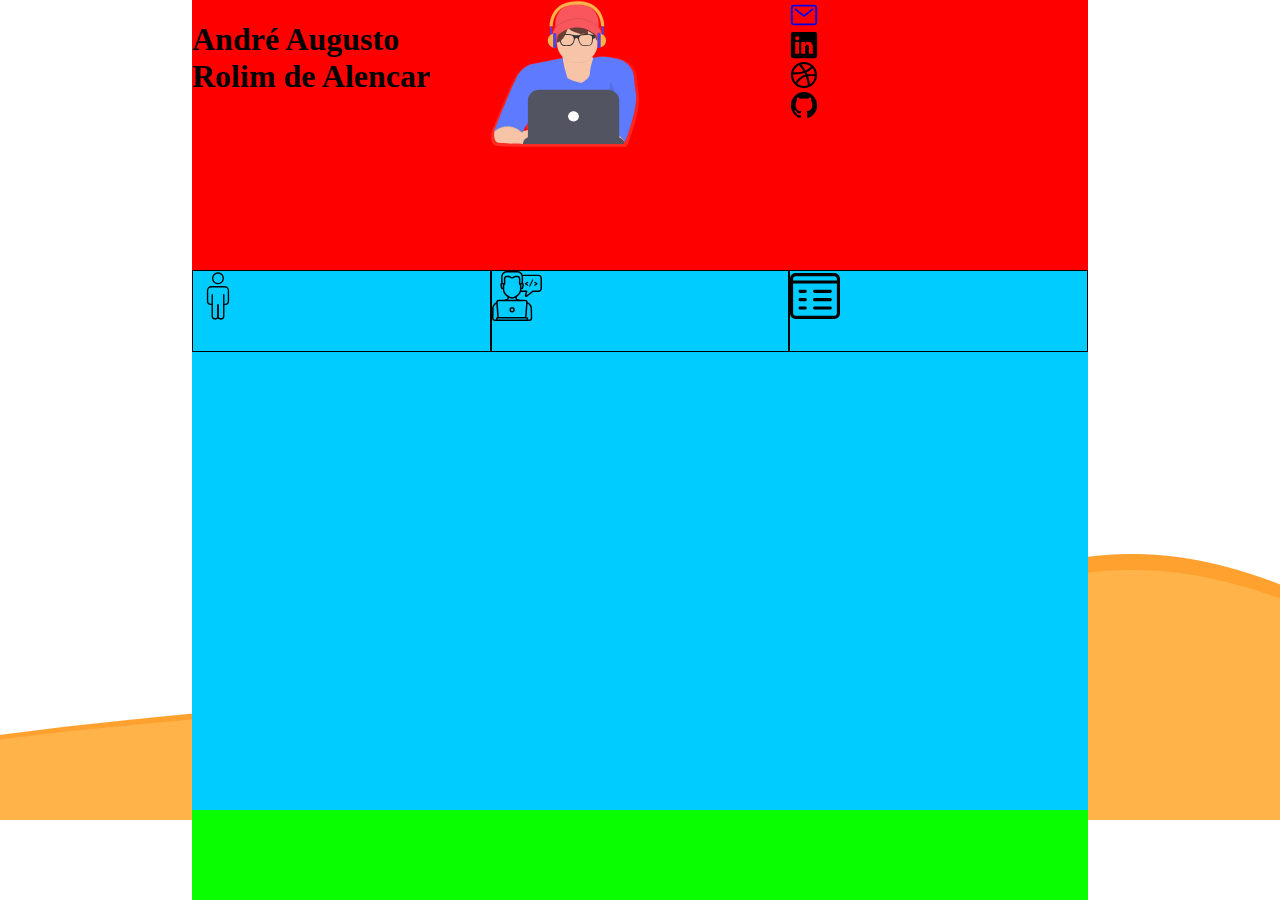
==== index.html @ c47fd229 "colanco icones nos botões do meio" ====
<!DOCTYPE html>
<html lang="pt-br">
<head>
    <meta charset="UTF-8">
    <meta http-equiv="X-UA-Compatible" content="IE=edge">
    <meta name="viewport" content="width=device-width, initial-scale=1.0">
    <link rel="stylesheet" href="./css/style.css">
    <title>André Alencar</title>
</head>
<body>
    <div class="container">
        <header>
            <div class="nome">
                <h1>André Augusto Rolim de Alencar</h1>
            </div>
            <div class="imagem_index">
                <svg width="149" height="147" viewBox="0 0 149 147" fill="none" xmlns="http://www.w3.org/2000/svg">
                    <path d="M147.646 93.1327C146.689 88.0613 146.103 82.9329 145.89 77.7842C145.701 73.5441 144.14 69.4633 141.42 66.1015C138.701 62.7398 134.956 60.2615 130.699 59.0067C129.148 58.552 127.44 58.1271 125.553 57.7455C109.016 54.4002 103.992 57.3205 103.421 57.7049C102.938 56.8674 102.517 55.9982 102.162 55.1039C102.134 55.0119 102.108 54.9199 102.08 54.8333C105.353 51.5088 107.347 47.2263 107.737 42.6839C110.496 40.0207 112.108 36.8054 112.108 33.3438C112.108 30.3667 110.914 27.5736 108.826 25.1567V20.4529C108.826 15.0284 106.563 9.82617 102.536 5.99051C98.5094 2.15485 93.0477 0 87.3527 0H85.6108C82.791 0 79.9987 0.52903 77.3935 1.55688C74.7882 2.58474 72.4211 4.09128 70.4271 5.99051C68.4332 7.88973 66.8515 10.1444 65.7724 12.6259C64.6932 15.1074 64.1378 17.767 64.1378 20.4529V25.5221C62.2425 27.8524 61.1685 30.5129 61.1685 33.3384C61.1685 36.7269 62.7142 39.8773 65.3682 42.508C65.7308 47.2167 67.8163 51.6551 71.2614 55.0498C71.3779 55.8184 71.4972 56.6439 71.6137 57.5154L42.034 63.467C42.034 63.467 30.6283 63.9135 23.2802 78.3526C17.0659 90.5832 4.6998 122.005 1.03714 131.359C0.375073 133.053 0 134.025 0 134.025C0 134.025 0.122189 133.909 0.352349 133.708L0 134.62C0 134.62 0.179018 134.447 0.519995 134.163C0.00284632 138.077 -0.0710364 144.797 5.31072 145.633C9.82298 146.334 21.4503 146.624 30.2333 146.74H30.8414C36.6636 146.813 41.0934 146.813 41.0934 146.813V146.74H135.555V145.817C135.557 144.98 135.38 144.151 135.035 143.381L135.166 143.23C135.672 143.865 136.008 144.608 136.146 145.395C136.136 145.471 136.12 145.547 136.101 145.622L136.158 145.484C136.18 145.73 136.161 145.978 136.101 146.218C136.101 146.218 148.22 116.476 148.089 98.7162C148.124 96.8459 147.976 94.9767 147.646 93.1327ZM72.1053 61.5345C71.9488 60.6861 71.8482 59.8292 71.8041 58.9688C71.8041 58.9688 71.8041 58.9526 71.8041 58.9444C71.9092 59.7807 72.0115 60.6468 72.1053 61.5345ZM35.3878 125.418V132.507L30.7277 133.457L35.3878 125.418Z" fill="url(#paint0_linear)"/>
                    <path d="M86.0028 2.86072C91.6978 2.86072 97.1596 5.01557 101.187 8.85123C105.214 12.6869 107.476 17.8892 107.476 23.3136V32.0393H64.5298V23.3136C64.5298 17.8892 66.7921 12.6869 70.8191 8.85123C74.8461 5.01557 80.3078 2.86072 86.0028 2.86072Z" fill="#FA565E"/>
                    <path d="M86.1537 50.9197C99.6717 50.9197 110.63 43.7474 110.63 34.9C110.63 26.0526 99.6717 18.8804 86.1537 18.8804C72.6357 18.8804 61.6772 26.0526 61.6772 34.9C61.6772 43.7474 72.6357 50.9197 86.1537 50.9197Z" fill="#FA565E"/>
                    <path d="M70.4631 50.4191C70.4631 50.4191 75.5778 75.879 70.4631 82.7453C65.3484 89.6116 86.0912 92.329 86.0912 92.329L107.561 84.8915L110.565 66.5822C110.565 66.5822 97.4941 59.5724 100.202 45.4121L70.4631 50.4191Z" fill="#F7C4A7"/>
                    <path d="M133.834 136.241C133.834 136.241 135.186 141.82 127.827 142.821C123.481 143.43 119.062 143.38 114.733 142.672L113.111 128.661H130.231L133.834 136.241Z" fill="#F7C4A7"/>
                    <path d="M3.88166 129.102C3.88166 129.102 0.631006 141.684 7.99043 142.821C15.3499 143.958 42.3723 143.966 42.3723 143.966V129.08L30.1369 131.57L18.6517 121.08L3.88166 129.102Z" fill="#F7C4A7"/>
                    <path opacity="0.1" d="M72.0426 58.644L43.284 64.4359C43.284 64.4359 32.3216 64.8662 25.2633 78.7396C18.2051 92.6131 2.88672 132.236 2.88672 132.236C2.88672 132.236 15.9575 119.648 31.2702 133.094L41.4825 115.502L39.2292 143.395H118.359V130.233C118.359 130.233 134.876 138.672 133.677 143.392C133.677 143.392 147.813 108.7 144.759 92.9351C143.839 88.0614 143.275 83.1328 143.071 78.1848C142.891 74.1096 141.39 70.1875 138.776 66.9568C136.162 63.726 132.563 61.3451 128.471 60.1407C126.983 59.7049 125.346 59.2963 123.527 58.9309C106.558 55.4991 102.216 58.9309 102.216 58.9309C102.216 58.9309 98.9286 69.1181 98.9883 73.7353C99.0622 79.6707 90.1286 83.6059 90.1286 83.6059C90.1286 83.6059 76.9129 80.6017 76.3133 78.1713C75.7138 75.7408 70.9855 61.5048 72.0426 58.644Z" fill="black"/>
                    <path d="M72.043 58.073L43.2844 63.8648C43.2844 63.8648 32.322 64.2952 25.2638 78.1686C18.2055 92.042 2.88428 131.67 2.88428 131.67C2.88428 131.67 15.9551 119.082 31.2678 132.528L41.4801 114.936L39.2268 142.821H118.359V129.662C118.359 129.662 134.877 138.101 133.677 142.821C133.677 142.821 147.814 108.129 144.759 92.3641C143.84 87.4903 143.276 82.5617 143.071 77.6137C142.891 73.5386 141.391 69.6164 138.777 66.3857C136.163 63.155 132.563 60.774 128.472 59.5696C126.983 59.1339 125.346 58.7252 123.528 58.3598C106.558 54.928 102.217 58.3598 102.217 58.3598C102.217 58.3598 98.929 68.547 98.9887 73.1643C99.0626 79.0996 90.129 83.0348 90.129 83.0348C90.129 83.0348 76.9133 80.0306 76.3137 77.6002C75.7142 75.1698 70.986 60.9337 72.043 58.073Z" fill="#5E7AFE"/>
                    <path opacity="0.1" d="M101.429 56.8577C100.221 53.6001 99.9506 50.0939 100.645 46.703L70.9062 51.7073C70.9062 51.7073 71.3353 53.8481 71.8212 57.0553C73.7427 58.9544 76.0497 60.4615 78.6018 61.4848C81.154 62.5081 83.898 63.0262 86.667 63.0078C89.436 62.9893 92.1721 62.4345 94.7089 61.3773C97.2458 60.32 99.5303 58.7823 101.424 56.8577H101.429Z" fill="black"/>
                    <path d="M106.841 43.4529C106.817 48.557 104.689 53.4479 100.914 57.071C97.14 60.6941 92.0218 62.7592 86.6635 62.821C81.3051 62.8828 76.136 60.9363 72.2705 57.4013C68.4051 53.8663 66.153 49.0259 66 43.9239C66 43.7669 66 43.6099 66 43.4529C65.9991 39.8105 67.0716 36.241 69.0955 33.1506C71.1194 30.0601 74.0135 27.5728 77.4483 25.9718C78.0602 25.6867 78.6891 25.4305 79.335 25.2032C82.6948 24.0268 86.3187 23.7058 89.8485 24.2721C94.3724 25.0059 98.5046 27.1705 101.578 30.4165C104.651 33.6625 106.486 37.8003 106.787 42.1619C106.823 42.5896 106.841 43.0199 106.841 43.4529Z" fill="#F7C4A7"/>
                    <g opacity="0.1">
                    <path opacity="0.1" d="M78.9648 24.4747L78.9933 24.4585C78.3473 24.6858 77.7184 24.9421 77.1065 25.2271C73.6717 26.8282 70.7776 29.3155 68.7537 32.4059C66.7298 35.4964 65.6573 39.0659 65.6582 42.7083C65.6582 42.8653 65.6582 43.0223 65.6582 43.1792C66.2932 43.1629 66.9175 43.02 67.4909 42.7597C72.4692 40.5458 75.4471 33.7742 76.6291 29.0514C77.0554 27.3598 77.456 25.4545 78.9648 24.4747Z" fill="black"/>
                    <path opacity="0.1" d="M94.5959 25.0187C92.9794 24.3114 91.2722 23.81 89.5182 23.5275C90.9566 23.8427 92.2412 24.6114 93.1638 25.7089C93.6159 26.2946 93.9909 26.9308 94.2805 27.6034C91.5625 26.4715 88.6188 25.9155 85.6531 25.9739C82.6873 26.0323 79.7703 26.7038 77.1038 27.9417C78.3853 30.6184 82.3605 32.0772 85.0144 33.0543C87.9203 34.1224 90.8565 35.0995 93.823 35.9854L91.1975 33.9555L97.1276 34.8541C97.1915 33.73 97.0511 32.6038 96.7128 31.5251C97.8494 32.3966 99.3554 32.6889 100.589 33.4196C102.899 34.8081 103.862 37.4794 105.121 39.7934C105.453 40.4051 105.845 41.0303 106.445 41.4173C106.202 37.9211 104.974 34.5521 102.888 31.6659C100.803 28.7796 97.9378 26.4831 94.5959 25.0187Z" fill="black"/>
                    </g>
                    <path fill-rule="evenodd" clip-rule="evenodd" d="M83.8104 39.1272C83.5016 41.2436 82.4949 43.6292 80.9671 44.9263C79.7491 45.9605 78.1563 45.9467 76.6745 45.9338H76.6745H76.6744H76.6744H76.6743C76.5118 45.9324 76.3505 45.931 76.1913 45.931C75.8149 45.931 75.4348 45.9446 75.0568 45.9582C73.5442 46.0123 72.0648 46.0653 70.9922 45.2403C69.5981 44.1679 68.8764 41.6847 68.8764 39.6515C68.9231 39.4115 68.602 39.0964 68.2866 38.787L68.2718 38.7724C68.1379 38.641 67.9146 38.6337 67.695 38.6266C67.5 38.6203 67.3079 38.6141 67.1836 38.5212C67.0845 38.4471 67.0372 38.3319 67.0185 38.2072H67.0022V35.4995C66.9994 35.4808 66.9992 35.4625 67.0022 35.4448V35.4442H67.0023C67.0397 35.2378 73.9113 34 76.01 34C78.0489 34 81.195 34.4414 82.9521 35.0855C85.0166 35.4165 86.3858 35.4222 88.2821 35.0675L88.2799 35.0803C90.1635 34.3005 92.8629 34 94.8713 34C96.3897 34 98.6794 34.1573 100.554 34.569C100.605 34.5803 100.656 34.5918 100.707 34.6034L103.557 35.1138C103.813 35.1597 104 35.3828 104 35.6433V36.882C104 36.9711 103.992 37.0582 103.977 37.1429C104.023 37.564 103.961 37.9857 103.698 38.2701C103.635 38.3378 103.529 38.3733 103.399 38.3901L103.396 38.3957C103.312 38.409 103.232 38.4202 103.155 38.431L103.155 38.431C102.551 38.5156 102.154 38.5712 101.928 39.4063C101.926 39.4669 101.923 39.5277 101.92 39.5887C101.823 41.5064 101.412 43.6378 100.191 44.8007C98.9385 45.9939 96.6929 45.9939 94.9059 45.9938H94.8713C94.7029 45.9938 94.5322 45.9953 94.36 45.9969H94.3599H94.3598H94.3597H94.3596C92.8608 46.0102 91.246 46.0245 90.035 45.0519C88.4869 43.8086 87.3884 41.2121 87.0922 39.0541C86.0181 37.7856 84.9688 37.7853 83.8104 39.1272ZM71.3549 44.3612C70.0555 43.0904 69.9041 40.4015 69.9041 38.6468C69.9041 35.4079 72.8918 35.0675 76.01 35.0675C79.1281 35.0675 82.7808 35.4079 82.7808 38.6468C82.7808 40.4015 82.0223 42.8392 80.5439 44.11C79.2935 45.1849 77.4388 45.2403 76.01 45.2403C75.8269 45.2403 75.6323 45.2435 75.4299 45.2468C74.0529 45.2696 72.3132 45.2983 71.3549 44.3612ZM90.6395 44.4868C89.4909 43.9216 88.1609 41.0511 88.1609 39.5887C88.1609 39.2916 88.1403 39.0189 88.1209 38.7617C88.0564 37.9067 88.0049 37.2233 88.7654 36.3862C90.0207 35.0045 93.0707 35.0047 94.6594 35.0047L94.69 35.0047L94.8013 35.0047C96.268 35.0041 99.0389 35.003 100.191 35.8211C101.111 36.4742 101.059 37.5893 101.004 38.7501V38.7502V38.7503V38.7503V38.7504C100.99 39.0292 100.977 39.3105 100.977 39.5887C100.977 41.1252 100.735 43.41 99.4659 44.4868C98.4517 45.3471 96.6871 45.3244 95.3673 45.3075C95.1933 45.3052 95.027 45.3031 94.8713 45.3031C93.4623 45.3031 91.8594 45.2048 90.6395 44.4868Z" fill="#333335"/>
                    <path d="M78.9648 24.0336L78.9933 24.0173C78.3473 24.2447 77.7184 24.5009 77.1065 24.786C73.6717 26.387 70.7776 28.8743 68.7537 31.9647C66.7298 35.0552 65.6573 38.6247 65.6582 42.2671C65.6582 42.4241 65.6582 42.5811 65.6582 42.7381C66.2932 42.7217 66.9175 42.5788 67.4909 42.3185C72.4692 40.1046 75.4471 33.333 76.6291 28.6102C77.0554 26.9295 77.456 25.016 78.9648 24.0336Z" fill="#693E35"/>
                    <path d="M94.5956 24.5803C92.9792 23.8729 91.2719 23.3715 89.5179 23.089C90.9564 23.4043 92.241 24.1729 93.1635 25.2704C93.6157 25.8561 93.9907 26.4923 94.2802 27.1649C91.5623 26.033 88.6186 25.477 85.6528 25.5354C82.6871 25.5939 79.77 26.2653 77.1035 27.5033C78.385 30.18 82.3603 31.6388 85.0142 32.6158C87.9201 33.684 90.8563 34.661 93.8228 35.5469L91.1972 33.5171L97.1274 34.4156C97.1912 33.2915 97.0509 32.1653 96.7125 31.0866C97.8491 31.9581 99.3551 32.2504 100.588 32.9812C102.898 34.3696 103.862 37.0409 105.12 39.3549C105.453 39.9666 105.845 40.5918 106.445 40.9788C106.202 37.4827 104.973 34.1137 102.888 31.2274C100.802 28.3411 97.9375 26.0446 94.5956 24.5803Z" fill="#693E35"/>
                    <path opacity="0.1" d="M63.3281 39.0599C63.3281 39.0599 84.3551 14.1603 108.681 39.0599L106.578 33.4819C106.578 33.4819 95.164 17.6057 87.0573 21.0321C78.9506 24.4585 70.9887 26.897 70.9887 26.897L63.3281 39.0599Z" fill="black"/>
                    <path d="M63.3281 38.6188C63.3281 38.6188 84.3551 13.7192 108.681 38.6188L106.578 33.0407C106.578 33.0407 95.164 17.1645 87.0573 20.5909C78.9506 24.0173 70.9887 26.4559 70.9887 26.4559L63.3281 38.6188Z" fill="#FA565E"/>
                    <path opacity="0.1" d="M46.0573 92.2585C46.0573 92.2585 41.5536 103.702 47.8588 114C54.164 124.298 42.3037 128.59 42.3037 128.59" fill="black"/>
                    <path opacity="0.1" d="M119.041 81.9603C119.041 81.9603 126.849 91.4005 121.743 99.8393C116.637 108.278 116.938 128.59 116.938 128.59" fill="black"/>
                    <path d="M39.1498 137.029H125.948C127.86 137.029 129.694 137.752 131.046 139.04C132.398 140.328 133.157 142.074 133.157 143.895H31.9438C31.9438 142.075 32.703 140.329 34.0543 139.041C35.4056 137.754 37.2384 137.03 39.1498 137.029Z" fill="#535461"/>
                    <path d="M47.9812 89.8253H117.12C118.575 89.8253 120.016 90.0983 121.361 90.6288C122.705 91.1592 123.927 91.9367 124.956 92.9169C125.985 93.897 126.801 95.0606 127.358 96.3413C127.915 97.6219 128.202 98.9945 128.202 100.381V138.601H36.8994V100.381C36.8994 97.5812 38.067 94.8964 40.1452 92.9169C42.2234 90.9374 45.0421 89.8253 47.9812 89.8253Z" fill="#535461"/>
                    <path d="M82.4737 121.51C85.4601 121.51 87.8811 119.204 87.8811 116.36C87.8811 113.515 85.4601 111.209 82.4737 111.209C79.4874 111.209 77.0664 113.515 77.0664 116.36C77.0664 119.204 79.4874 121.51 82.4737 121.51Z" fill="white"/>
                    <path opacity="0.1" d="M64.5298 27.3896C64.5298 27.3896 85.193 7.71889 107.479 27.0296" stroke="black" stroke-miterlimit="10"/>
                    <path d="M112.699 26.1365H110.625V37.3386H112.699V26.1365Z" fill="#5741D9"/>
                    <path d="M107.857 33.3844C109.753 33.3844 111.571 34.1018 112.912 35.3789C114.253 36.6559 115.006 38.3879 115.006 40.1939V40.6323C115.006 42.4383 114.253 44.1704 112.912 45.4474C111.571 46.7244 109.753 47.4418 107.857 47.4418V33.3844Z" fill="#FFB348"/>
                    <path d="M109.701 34.264C109.701 33.415 108.978 32.7267 108.087 32.7267C107.196 32.7267 106.473 33.415 106.473 34.264V46.5649C106.473 47.4139 107.196 48.1022 108.087 48.1022C108.978 48.1022 109.701 47.4139 109.701 46.5649V34.264Z" fill="#5741D9"/>
                    <path d="M59.0971 37.5579H61.1714V26.3557H59.0971V37.5579Z" fill="#5741D9"/>
                    <path d="M63.939 47.6611C62.0429 47.6611 60.2245 46.9437 58.8838 45.6667C57.543 44.3896 56.7898 42.6576 56.7898 40.8516V40.4132C56.7898 39.5189 56.9747 38.6335 57.334 37.8073C57.6933 36.9811 58.2199 36.2305 58.8838 35.5981C59.5476 34.9658 60.3357 34.4642 61.2031 34.122C62.0705 33.7798 63.0001 33.6037 63.939 33.6037V47.6611Z" fill="#FFB348"/>
                    <path d="M62.0948 46.7816C62.0948 47.6306 62.8174 48.3188 63.7088 48.3188C64.6002 48.3188 65.3228 47.6306 65.3228 46.7816V34.4806C65.3228 33.6316 64.6002 32.9433 63.7088 32.9433C62.8174 32.9433 62.0948 33.6316 62.0948 34.4806V46.7816Z" fill="#5741D9"/>
                    <path d="M110.38 14.163C107.57 8.59845 101.45 1.87014 88.2566 1.33155V1.31531H88.0974L83.4232 1.52641V1.54807C70.3183 2.12184 64.2262 8.82579 61.4245 14.3714C59.5585 18.1308 58.5679 22.23 58.5205 26.3881L60.1345 26.3503L61.7484 26.3151C61.8181 22.6131 62.712 18.9674 64.3711 15.6191C67.9286 8.65799 74.4754 4.95823 83.8267 4.61451L87.9611 4.39528C97.318 4.7363 103.868 8.44147 107.422 15.3998C109.084 18.7494 109.98 22.3971 110.051 26.1013L111.665 26.1364L113.279 26.1743C113.232 22.0184 112.243 17.9212 110.38 14.163Z" fill="#FFB348"/>
                    <defs>
                    <linearGradient id="paint0_linear" x1="74.046" y1="146.827" x2="74.046" y2="0" gradientUnits="userSpaceOnUse">
                    <stop stop-color="#FDB58D" stop-opacity="0.25"/>
                    <stop offset="0.54" stop-color="#FDB58D" stop-opacity="0.12"/>
                    <stop offset="1" stop-color="#FDB58D" stop-opacity="0.1"/>
                    </linearGradient>
                    </defs>
                </svg>
            </div>
            <div class="social">
                <div class="social_icon">
                    <a href="https://www.google.com">
                        <svg xmlns='http://www.w3.org/2000/svg' class='ionicon' viewBox='0 0 512 512'><title>Mail</title><rect x='48' y='96' width='416' height='320' rx='40' ry='40' fill='none' stroke='currentColor' stroke-linecap='round' stroke-linejoin='round' stroke-width='32'/><path fill='none' stroke='currentColor' stroke-linecap='round' stroke-linejoin='round' stroke-width='32' d='M112 160l144 112 144-112'/></svg>
                    </a>
                </div>
                <div class="social_icon">
                    <a href="https://www.linkedin.com/in/andreaalencar/">
                        <svg xmlns='http://www.w3.org/2000/svg' class='ionicon' viewBox='0 0 512 512'><title>Logo Linkedin</title><path d='M444.17 32H70.28C49.85 32 32 46.7 32 66.89v374.72C32 461.91 49.85 480 70.28 480h373.78c20.54 0 35.94-18.21 35.94-38.39V66.89C480.12 46.7 464.6 32 444.17 32zm-273.3 373.43h-64.18V205.88h64.18zM141 175.54h-.46c-20.54 0-33.84-15.29-33.84-34.43 0-19.49 13.65-34.42 34.65-34.42s33.85 14.82 34.31 34.42c-.01 19.14-13.31 34.43-34.66 34.43zm264.43 229.89h-64.18V296.32c0-26.14-9.34-44-32.56-44-17.74 0-28.24 12-32.91 23.69-1.75 4.2-2.22 9.92-2.22 15.76v113.66h-64.18V205.88h64.18v27.77c9.34-13.3 23.93-32.44 57.88-32.44 42.13 0 74 27.77 74 87.64z'/></svg>
                    </a>
                </div>
                <div class="social_icon">
                    <a href="https://dribbble.com/Alencar26">
                        <svg xmlns='http://www.w3.org/2000/svg' class='ionicon' viewBox='0 0 512 512'><title>Logo Dribbble</title><path d='M256 32C132.33 32 32 132.33 32 256s100.33 224 224 224 224-100.22 224-224S379.67 32 256 32zm142.22 103.25a186.36 186.36 0 0144 108.38c-40.37-2.1-88.67-2.1-127.4 1.52-4.9-12.37-9.92-24.5-15.4-36.17 44.66-19.36 79.08-44.8 98.8-73.73zM256 69.33a185.81 185.81 0 01119.12 42.94c-20.3 25.66-52.15 48-91.82 64.86C261.6 137 236.63 102.47 210 75.28a187.51 187.51 0 0146-5.95zm-84.47 20.42c26.95 26.83 52.27 61 74.44 101C203.85 203.62 155.55 211 104 211c-9.8 0-19.36-.35-28.81-.94a186.78 186.78 0 0196.34-120.31zM69.68 247.13c10.62.47 21.35.7 32.2.59 58.8-.7 113.52-9.92 160.54-25q6.65 13.83 12.6 28.35a115.43 115.43 0 00-16.69 5c-64.28 27-114.91 70.51-142.33 123.13A186 186 0 0169.33 256c0-3 .12-5.95.35-8.87zM256 442.67a185.57 185.57 0 01-114.45-39.32c24.85-49.23 69.18-90 125.07-115.27 5.25-2.45 12.25-4.43 20.3-6.18q10 27.64 17.85 57.4A678 678 0 01322 430.42a185.06 185.06 0 01-66 12.25zm100.92-29.75a672.61 672.61 0 00-17.39-92.05c-4-15.17-8.51-29.87-13.41-44.22 36.63-3 80.5-2.57 115.38 0a186.5 186.5 0 01-84.58 136.27z'/></svg>
                    </a>
                </div>
                <div class="social_icon">
                    <a href="https://github.com/Alencar26">
                        <svg xmlns='http://www.w3.org/2000/svg' class='ionicon' viewBox='0 0 512 512'><title>Logo Github</title><path d='M256 32C132.3 32 32 134.9 32 261.7c0 101.5 64.2 187.5 153.2 217.9a17.56 17.56 0 003.8.4c8.3 0 11.5-6.1 11.5-11.4 0-5.5-.2-19.9-.3-39.1a102.4 102.4 0 01-22.6 2.7c-43.1 0-52.9-33.5-52.9-33.5-10.2-26.5-24.9-33.6-24.9-33.6-19.5-13.7-.1-14.1 1.4-14.1h.1c22.5 2 34.3 23.8 34.3 23.8 11.2 19.6 26.2 25.1 39.6 25.1a63 63 0 0025.6-6c2-14.8 7.8-24.9 14.2-30.7-49.7-5.8-102-25.5-102-113.5 0-25.1 8.7-45.6 23-61.6-2.3-5.8-10-29.2 2.2-60.8a18.64 18.64 0 015-.5c8.1 0 26.4 3.1 56.6 24.1a208.21 208.21 0 01112.2 0c30.2-21 48.5-24.1 56.6-24.1a18.64 18.64 0 015 .5c12.2 31.6 4.5 55 2.2 60.8 14.3 16.1 23 36.6 23 61.6 0 88.2-52.4 107.6-102.3 113.3 8 7.1 15.2 21.1 15.2 42.5 0 30.7-.3 55.5-.3 63 0 5.4 3.1 11.5 11.4 11.5a19.35 19.35 0 004-.4C415.9 449.2 480 363.1 480 261.7 480 134.9 379.7 32 256 32z'/></svg>
                    </a>
                </div>
            </div>
        </header>
        <main>
            <div class="botoes_principais">
                <div class="botao_icon">
                    <svg xmlns="http://www.w3.org/2000/svg" id="Icons" viewBox="0 0 74 74" width="512" height="512"><path d="M36.976,19.792a8.9,8.9,0,1,1,8.9-8.9A8.906,8.906,0,0,1,36.976,19.792ZM36.976,4a6.9,6.9,0,1,0,6.9,6.9A6.9,6.9,0,0,0,36.976,4Z"/><path d="M47.571,50.4H45.609a1,1,0,0,1,0-2h1.961a3.871,3.871,0,0,0,3.867-3.867V28.8A4.446,4.446,0,0,0,47,24.36H27a4.446,4.446,0,0,0-4.441,4.44V44.538A3.871,3.871,0,0,0,26.429,48.4h1.89a1,1,0,0,1,0,2h-1.89a5.873,5.873,0,0,1-5.867-5.867V28.8A6.448,6.448,0,0,1,27,22.36H47a6.448,6.448,0,0,1,6.441,6.44V44.538A5.873,5.873,0,0,1,47.571,50.4Z"/><path d="M41.287,72A5.293,5.293,0,0,1,36,66.713V50.05a1,1,0,0,1,2,0V66.713a3.287,3.287,0,0,0,6.574,0V35.126a1,1,0,0,1,2,0V66.713A5.293,5.293,0,0,1,41.287,72Z"/><path d="M32.713,72a5.293,5.293,0,0,1-5.287-5.287V35.126a1,1,0,0,1,2,0V66.713a3.287,3.287,0,0,0,6.574,0V50.05a1,1,0,0,1,2,0V66.713A5.293,5.293,0,0,1,32.713,72Z"/></svg>
                </div>
            </div>
            <div class="botoes_principais">
                <div class="botao_icon">
                    <svg height="512pt" viewBox="0 0 512 512" width="512pt" xmlns="http://www.w3.org/2000/svg"><path d="m370.835938 117.042969c0-3.796875-3.523438-6.761719-6.300782-6.761719-.648437 0-1.296875.09375-1.757812.464844l-23.527344 15.28125c-2.128906 1.390625-2.871094 3.613281-2.871094 5.1875 0 1.574218.742188 3.796875 2.871094 5.1875l23.527344 15.28125c.460937.371094 1.109375.464844 1.757812.464844 2.777344 0 6.300782-2.964844 6.300782-6.761719 0-1.574219-.648438-2.964844-1.667969-3.613281l-16.304688-10.558594 16.304688-10.558594c1.015625-.648438 1.667969-2.039062 1.667969-3.613281zm0 0"/><path d="m417.425781 85.367188c-1.667969 0-3.152343.738281-3.890625 2.316406l-32.511718 66.777344c-.277344.554687-.464844 1.203124-.464844 1.761718 0 2.3125 2.039062 4.90625 5.191406 4.90625 1.757812 0 3.519531-.925781 4.167969-2.3125l32.601562-66.78125c.277344-.554687.371094-1.203125.371094-1.761718-.003906-2.960938-2.875-4.90625-5.464844-4.90625zm0 0"/><path d="m464.199219 126.027344-23.523438-15.28125c-.464843-.371094-1.113281-.464844-1.761719-.464844-2.777343 0-6.296874 2.964844-6.296874 6.761719 0 1.574219.648437 2.964843 1.667968 3.613281l16.300782 10.558594-16.300782 10.558594c-1.019531.648437-1.667968 2.039062-1.667968 3.613281 0 3.796875 3.519531 6.761719 6.296874 6.761719.648438 0 1.296876-.09375 1.761719-.464844l23.523438-15.28125c2.132812-1.390625 2.871093-3.613282 2.871093-5.1875 0-1.574219-.738281-3.796875-2.871093-5.1875zm0 0"/><path d="m475.734375 37.289062h-161.484375c-8.34375-21.78125-29.472656-37.289062-54.15625-37.289062h-108.3125c-31.957031 0-57.960938 26.003906-57.960938 57.960938v65.816406c-6.460937 5.566406-9.464843 14.273437-7.875 23.039062l4.257813 23.429688c1.53125 8.046875 5.804687 12.183594 9.117187 14.234375 3.707032 2.292969 7.820313 3.050781 11.597657 3.070312v4.164063c0 21.125 12.324219 44.40625 33.8125 63.878906 4.046875 3.664062 8.253906 7.042969 12.542969 10.097656v12.5625c0 3.828125-2.730469 7.113282-6.496094 7.8125-.175782.03125-.347656.070313-.519532.113282-.128906.035156-13.003906 3.390624-29.835937 8.164062h-54.996094c-6.183593 0-12.148437 2.597656-16.363281 7.121094-4.214844 4.523437-6.378906 10.660156-5.9375 16.828125l.148438 2.117187c-24.597657 12.335938-40.074219 34.453125-41.550782 59.589844-.003906.105469-.007812.210938-.011718.316406l-1.70703175 103.238282c-.09375005 7.570312 2.78906275 14.707031 8.10546875 20.09375 5.324219 5.386718 12.421875 8.351562 19.996094 8.351562h355.667969c7.570312 0 14.671874-2.964844 19.992187-8.351562 5.320313-5.386719 8.203125-12.519532 8.109375-20.125l-1.707031-103.207032c-.003907-.105468-.007813-.210937-.015625-.316406-1.515625-25.863281-17.851563-48.527344-43.703125-60.632812-.472657-.222657-.96875-.449219-1.480469-.679688l.027344-.394531c.4375-6.167969-1.726563-12.300781-5.9375-16.828125-4.214844-4.523438-10.179688-7.121094-16.363282-7.121094h-51.238281c-16.828125-4.773438-29.707031-8.128906-29.835937-8.160156-.171875-.046875-.34375-.085938-.519532-.117188-3.765624-.699218-6.496093-3.984375-6.496093-7.8125v-12.558594c4.289062-3.058593 8.496093-6.4375 12.542969-10.101562 13.65625-12.375 23.613281-26.289062 29.054687-40.210938h48.730469l-8.511719 34.355469c-1.417969 5.730469.855469 11.519531 5.792969 14.75 2.320312 1.519531 4.921875 2.273438 7.511718 2.273438 2.929688 0 5.84375-.960938 8.328126-2.871094l63.148437-48.507813h54.53125c19.761719 0 35.835937-16.074218 35.835937-35.835937v-106.421875c0-19.757812-16.074218-35.835938-35.835937-35.835938zm-174.757813 99.445313c2.867188-.976563 5.582032-1.378906 7.351563-1.539063 2.355469 2.089844 3.464844 5.53125 2.847656 8.9375l-4.234375 23.3125c-.617187 3.253907-1.867187 4.027344-2.277344 4.28125-.871093.539063-2.15625.816407-3.695312.832032zm-192.15625-78.773437c0-23.6875 19.273438-42.960938 42.960938-42.960938h108.316406c23.6875 0 42.960938 19.273438 42.960938 42.960938v62.839843c-3.710938.65625-8.332032 1.914063-12.84375 4.320313v-45.699219c0-16.433594-13.371094-29.804687-29.804688-29.804687h-20.269531c-7.027344 0-13.890625 2.449218-19.332031 6.894531l-1.984375 1.625c-3.625 2.964843-8.203125 4.597656-12.886719 4.597656s-9.257812-1.632813-12.882812-4.59375l-1.988282-1.628906c-5.4375-4.445313-12.304687-6.894531-19.332031-6.894531h-20.265625c-16.433594 0-29.804688 13.367187-29.804688 29.804687v45.695313c-4.511718-2.402344-9.132812-3.664063-12.84375-4.316407zm-1.605468 113.765624c-.410156-.253906-1.660156-1.027343-2.265625-4.21875l-4.246094-23.371093c-.617187-3.40625.492187-6.84375 2.839844-8.9375 1.769531.160156 4.488281.554687 7.359375 1.53125l.007812 35.828125c-1.535156-.015625-2.820312-.292969-3.695312-.832032zm-66.359375 319.839844c0 1.882813.257812 3.703125.734375 5.433594h-13.484375c-3.53125 0-6.839844-1.382812-9.324219-3.894531-2.480469-2.511719-3.820312-5.839844-3.78125-9.335938l1.707031-103.042969c1.109375-18.007812 11.089844-33.621093 27.742188-43.832031l9.15625 128.472657c.167969 2.359374.707031 4.613281 1.550781 6.710937-8.28125 2.609375-14.300781 10.359375-14.300781 19.488281zm313.65625-26.199218 9.304687-130.542969c18.820313 10.097656 30.167969 26.625 31.355469 45.902343l1.707031 103.011719c.039063 3.527344-1.304687 6.855469-3.78125 9.367188-2.484375 2.511719-5.792968 3.894531-9.324218 3.894531h-13.484376c.480469-1.730469.734376-3.550781.734376-5.433594 0-10.363281-7.753907-18.945312-17.765626-20.253906.675782-1.878906 1.109376-3.871094 1.253907-5.945312zm1.511719 26.199218c0 2.996094-2.4375 5.433594-5.429688 5.433594h-289.308594c-2.992187 0-5.429687-2.4375-5.429687-5.433594 0-2.992187 2.4375-5.429687 5.429687-5.429687h289.308594c2.992188 0 5.429688 2.4375 5.429688 5.429687zm-7.941407-179.878906c1.40625 1.511719 2.101563 3.476562 1.953125 5.539062l-10.484375 147.078126c-.273437 3.832031-3.496093 6.832031-7.339843 6.832031h-256.304688c-3.839844 0-7.0625-3-7.339844-6.835938l-10.480468-147.074219c-.148438-2.0625.546874-4.027343 1.953124-5.539062 1.410157-1.511719 3.320313-2.34375 5.386719-2.34375h277.269531c2.0625 0 3.976563.832031 5.386719 2.34375zm-101.886719-17.34375h-80.511718c4.101562-4.171875 6.589844-9.882812 6.589844-16.089844v-3.355468c11.824218 6.121093 23.574218 9.554687 33.664062 9.554687s21.839844-3.433594 33.667969-9.554687v3.355468c0 6.207032 2.488281 11.917969 6.589843 16.089844zm10.878907-49.867188c-16.746094 15.171876-36.816407 24.976563-51.136719 24.976563-14.316406 0-34.386719-9.804687-51.132812-24.976563-18.359376-16.628906-28.886719-35.863281-28.886719-52.765624l-.015625-47.25c.097656 0 .195312.003906.292968.003906 1.355469 0 2.722657-.265625 4.03125-.8125 3.910157-1.632813 6.4375-5.425782 6.4375-9.660156v-54.570313c0-8.164063 6.640626-14.804687 14.804688-14.804687h20.269531c3.574219 0 7.066407 1.246093 9.832031 3.507812l1.992188 1.628906c6.296875 5.144532 14.242188 7.980469 22.375 7.980469s16.082031-2.835937 22.378906-7.984375l1.988282-1.625c2.765624-2.261719 6.261718-3.507812 9.835937-3.507812h20.265625c8.164062 0 14.808594 6.640624 14.808594 14.804687v54.570313c0 4.238281 2.523437 8.027343 6.4375 9.660156 1.398437.585937 2.871094.847656 4.320312.808594l-.011718 47.253906c.003906 16.898437-10.527344 36.132812-28.886719 52.761718zm239.496093-64.929687c0 11.488281-9.34375 20.835937-20.835937 20.835937h-57.078125c-1.652344 0-3.257812.546876-4.566406 1.554688l-62.210938 47.785156 9.917969-40.035156c.554687-2.238281.050781-4.609375-1.371094-6.425781-1.421875-1.816407-3.601562-2.878907-5.90625-2.878907h-54.222656c.441406-2.917968.667969-5.8125.667969-8.667968v-4.164063c3.773437-.019531 7.886718-.777343 11.59375-3.070312 3.316406-2.050781 7.589844-6.1875 9.128906-14.292969l4.246094-23.371094c1.59375-8.765625-1.417969-17.476562-7.875-23.039062v-65.816406c0-1.910157-.09375-3.804688-.277344-5.671876h157.953125c11.492187 0 20.835937 9.347657 20.835937 20.835938zm0 0"/><path d="m205.9375 424.367188c15.546875 0 28.195312-12.648438 28.195312-28.195313s-12.648437-28.195313-28.195312-28.195313-28.195312 12.648438-28.195312 28.195313 12.648437 28.195313 28.195312 28.195313zm0-41.390626c7.277344 0 13.195312 5.921876 13.195312 13.195313 0 7.277344-5.917968 13.195313-13.195312 13.195313-7.273438 0-13.195312-5.917969-13.195312-13.195313 0-7.273437 5.921874-13.195313 13.195312-13.195313zm0 0"/></svg>
                </div>
            </div>
            <div class="botoes_principais">
                <div class="botao_icon">
                    <svg id="_x31__x2C_5" enable-background="new 0 0 24 24" height="512" viewBox="0 0 24 24" width="512" xmlns="http://www.w3.org/2000/svg"><g><path d="m7.323 10.5h-2.5c-.414 0-.75-.336-.75-.75s.336-.75.75-.75h2.5c.414 0 .75.336.75.75s-.336.75-.75.75z"/></g><g><path d="m19.323 10.5h-7.5c-.414 0-.75-.336-.75-.75s.336-.75.75-.75h7.5c.414 0 .75.336.75.75s-.336.75-.75.75z"/></g><g><path d="m7.323 14.5h-2.5c-.414 0-.75-.336-.75-.75s.336-.75.75-.75h2.5c.414 0 .75.336.75.75s-.336.75-.75.75z"/></g><g><path d="m19.323 14.5h-7.5c-.414 0-.75-.336-.75-.75s.336-.75.75-.75h7.5c.414 0 .75.336.75.75s-.336.75-.75.75z"/></g><g><path d="m7.323 18.5h-2.5c-.414 0-.75-.336-.75-.75s.336-.75.75-.75h2.5c.414 0 .75.336.75.75s-.336.75-.75.75z"/></g><g><path d="m19.323 18.5h-7.5c-.414 0-.75-.336-.75-.75s.336-.75.75-.75h7.5c.414 0 .75.336.75.75s-.336.75-.75.75z"/></g><g><path d="m21.25 23h-18.5c-1.517 0-2.75-1.233-2.75-2.75v-16.5c0-1.517 1.233-2.75 2.75-2.75h18.5c1.517 0 2.75 1.233 2.75 2.75v16.5c0 1.517-1.233 2.75-2.75 2.75zm-18.5-20.5c-.689 0-1.25.561-1.25 1.25v16.5c0 .689.561 1.25 1.25 1.25h18.5c.689 0 1.25-.561 1.25-1.25v-16.5c0-.689-.561-1.25-1.25-1.25z"/></g><g><path d="m23.25 6h-22.5c-.414 0-.75-.336-.75-.75s.336-.75.75-.75h22.5c.414 0 .75.336.75.75s-.336.75-.75.75z"/></g></svg>
                </div>
            </div>
        </main>
        <footer></footer>
    </div>
</body>
</html>
---- css/style.css ----
html, body {
    margin:0;
    padding:0;
    box-sizing: border-box;
  }

body {
    background-image: url("../fundo.png");
    background-repeat: no-repeat;
}

.container {
    width: 70vw;
    height: 100vh;
    margin: auto;

    /*grid*/
    display: grid;
    grid-template-columns: 1fr 1fr 1fr;
    grid-template-rows: 30vh 60vh 10vh;

    grid-template-areas: "h h h"
                         "m m m"
                         "f f f";
  }

header {
    background-color: red;
    grid-area: h;

    /*grid*/
    display: grid;
    grid-template-columns: 1fr 1fr 1fr;
}

.social_icon {
    width: 30px;
    height: 30px;
}

main {
    background-color: rgb(0, 204, 255);
    grid-area: m;

    /*grid*/
    display: grid;
    grid-template-columns: 1fr 1fr 1fr;
}

.botoes_principais {
    border: black solid 1px;
    height: 80px;
}

main div div svg {
    width: 50px;
    height: 50px;
}

footer {
    background-color: rgb(9, 255, 0);
    grid-area: f;
}
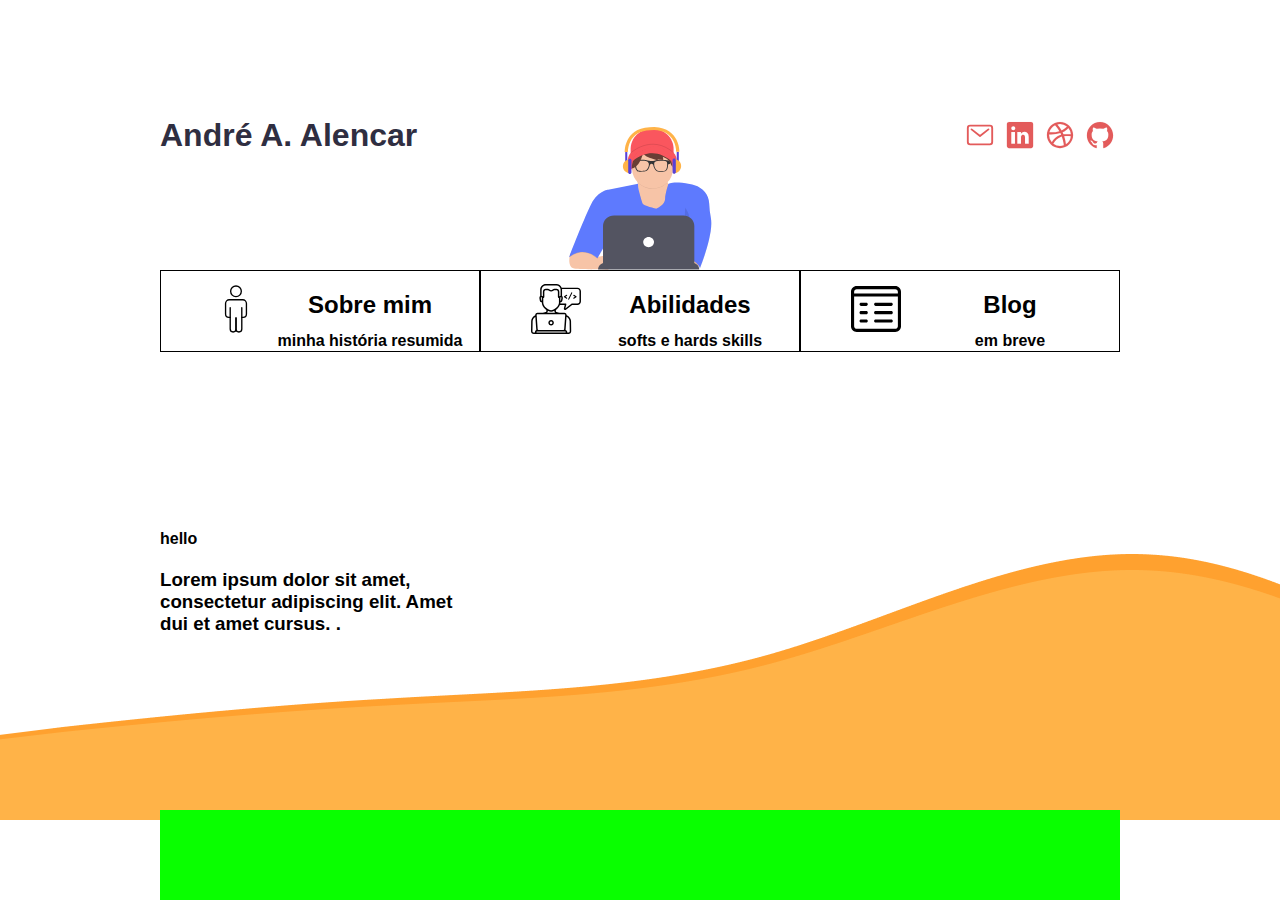
==== commit 1669cec3: "continuação da estrutura inicial do site" ====
--- a/index.html
+++ b/index.html
@@ -11,70 +11,62 @@
     <div class="container">
         <header>
             <div class="nome">
-                <h1>André Augusto Rolim de Alencar</h1>
+                <h1>André A. Alencar</h1>
             </div>
             <div class="imagem_index">
-                <svg width="149" height="147" viewBox="0 0 149 147" fill="none" xmlns="http://www.w3.org/2000/svg">
-                    <path d="M147.646 93.1327C146.689 88.0613 146.103 82.9329 145.89 77.7842C145.701 73.5441 144.14 69.4633 141.42 66.1015C138.701 62.7398 134.956 60.2615 130.699 59.0067C129.148 58.552 127.44 58.1271 125.553 57.7455C109.016 54.4002 103.992 57.3205 103.421 57.7049C102.938 56.8674 102.517 55.9982 102.162 55.1039C102.134 55.0119 102.108 54.9199 102.08 54.8333C105.353 51.5088 107.347 47.2263 107.737 42.6839C110.496 40.0207 112.108 36.8054 112.108 33.3438C112.108 30.3667 110.914 27.5736 108.826 25.1567V20.4529C108.826 15.0284 106.563 9.82617 102.536 5.99051C98.5094 2.15485 93.0477 0 87.3527 0H85.6108C82.791 0 79.9987 0.52903 77.3935 1.55688C74.7882 2.58474 72.4211 4.09128 70.4271 5.99051C68.4332 7.88973 66.8515 10.1444 65.7724 12.6259C64.6932 15.1074 64.1378 17.767 64.1378 20.4529V25.5221C62.2425 27.8524 61.1685 30.5129 61.1685 33.3384C61.1685 36.7269 62.7142 39.8773 65.3682 42.508C65.7308 47.2167 67.8163 51.6551 71.2614 55.0498C71.3779 55.8184 71.4972 56.6439 71.6137 57.5154L42.034 63.467C42.034 63.467 30.6283 63.9135 23.2802 78.3526C17.0659 90.5832 4.6998 122.005 1.03714 131.359C0.375073 133.053 0 134.025 0 134.025C0 134.025 0.122189 133.909 0.352349 133.708L0 134.62C0 134.62 0.179018 134.447 0.519995 134.163C0.00284632 138.077 -0.0710364 144.797 5.31072 145.633C9.82298 146.334 21.4503 146.624 30.2333 146.74H30.8414C36.6636 146.813 41.0934 146.813 41.0934 146.813V146.74H135.555V145.817C135.557 144.98 135.38 144.151 135.035 143.381L135.166 143.23C135.672 143.865 136.008 144.608 136.146 145.395C136.136 145.471 136.12 145.547 136.101 145.622L136.158 145.484C136.18 145.73 136.161 145.978 136.101 146.218C136.101 146.218 148.22 116.476 148.089 98.7162C148.124 96.8459 147.976 94.9767 147.646 93.1327ZM72.1053 61.5345C71.9488 60.6861 71.8482 59.8292 71.8041 58.9688C71.8041 58.9688 71.8041 58.9526 71.8041 58.9444C71.9092 59.7807 72.0115 60.6468 72.1053 61.5345ZM35.3878 125.418V132.507L30.7277 133.457L35.3878 125.418Z" fill="url(#paint0_linear)"/>
-                    <path d="M86.0028 2.86072C91.6978 2.86072 97.1596 5.01557 101.187 8.85123C105.214 12.6869 107.476 17.8892 107.476 23.3136V32.0393H64.5298V23.3136C64.5298 17.8892 66.7921 12.6869 70.8191 8.85123C74.8461 5.01557 80.3078 2.86072 86.0028 2.86072Z" fill="#FA565E"/>
-                    <path d="M86.1537 50.9197C99.6717 50.9197 110.63 43.7474 110.63 34.9C110.63 26.0526 99.6717 18.8804 86.1537 18.8804C72.6357 18.8804 61.6772 26.0526 61.6772 34.9C61.6772 43.7474 72.6357 50.9197 86.1537 50.9197Z" fill="#FA565E"/>
-                    <path d="M70.4631 50.4191C70.4631 50.4191 75.5778 75.879 70.4631 82.7453C65.3484 89.6116 86.0912 92.329 86.0912 92.329L107.561 84.8915L110.565 66.5822C110.565 66.5822 97.4941 59.5724 100.202 45.4121L70.4631 50.4191Z" fill="#F7C4A7"/>
-                    <path d="M133.834 136.241C133.834 136.241 135.186 141.82 127.827 142.821C123.481 143.43 119.062 143.38 114.733 142.672L113.111 128.661H130.231L133.834 136.241Z" fill="#F7C4A7"/>
-                    <path d="M3.88166 129.102C3.88166 129.102 0.631006 141.684 7.99043 142.821C15.3499 143.958 42.3723 143.966 42.3723 143.966V129.08L30.1369 131.57L18.6517 121.08L3.88166 129.102Z" fill="#F7C4A7"/>
-                    <path opacity="0.1" d="M72.0426 58.644L43.284 64.4359C43.284 64.4359 32.3216 64.8662 25.2633 78.7396C18.2051 92.6131 2.88672 132.236 2.88672 132.236C2.88672 132.236 15.9575 119.648 31.2702 133.094L41.4825 115.502L39.2292 143.395H118.359V130.233C118.359 130.233 134.876 138.672 133.677 143.392C133.677 143.392 147.813 108.7 144.759 92.9351C143.839 88.0614 143.275 83.1328 143.071 78.1848C142.891 74.1096 141.39 70.1875 138.776 66.9568C136.162 63.726 132.563 61.3451 128.471 60.1407C126.983 59.7049 125.346 59.2963 123.527 58.9309C106.558 55.4991 102.216 58.9309 102.216 58.9309C102.216 58.9309 98.9286 69.1181 98.9883 73.7353C99.0622 79.6707 90.1286 83.6059 90.1286 83.6059C90.1286 83.6059 76.9129 80.6017 76.3133 78.1713C75.7138 75.7408 70.9855 61.5048 72.0426 58.644Z" fill="black"/>
-                    <path d="M72.043 58.073L43.2844 63.8648C43.2844 63.8648 32.322 64.2952 25.2638 78.1686C18.2055 92.042 2.88428 131.67 2.88428 131.67C2.88428 131.67 15.9551 119.082 31.2678 132.528L41.4801 114.936L39.2268 142.821H118.359V129.662C118.359 129.662 134.877 138.101 133.677 142.821C133.677 142.821 147.814 108.129 144.759 92.3641C143.84 87.4903 143.276 82.5617 143.071 77.6137C142.891 73.5386 141.391 69.6164 138.777 66.3857C136.163 63.155 132.563 60.774 128.472 59.5696C126.983 59.1339 125.346 58.7252 123.528 58.3598C106.558 54.928 102.217 58.3598 102.217 58.3598C102.217 58.3598 98.929 68.547 98.9887 73.1643C99.0626 79.0996 90.129 83.0348 90.129 83.0348C90.129 83.0348 76.9133 80.0306 76.3137 77.6002C75.7142 75.1698 70.986 60.9337 72.043 58.073Z" fill="#5E7AFE"/>
-                    <path opacity="0.1" d="M101.429 56.8577C100.221 53.6001 99.9506 50.0939 100.645 46.703L70.9062 51.7073C70.9062 51.7073 71.3353 53.8481 71.8212 57.0553C73.7427 58.9544 76.0497 60.4615 78.6018 61.4848C81.154 62.5081 83.898 63.0262 86.667 63.0078C89.436 62.9893 92.1721 62.4345 94.7089 61.3773C97.2458 60.32 99.5303 58.7823 101.424 56.8577H101.429Z" fill="black"/>
-                    <path d="M106.841 43.4529C106.817 48.557 104.689 53.4479 100.914 57.071C97.14 60.6941 92.0218 62.7592 86.6635 62.821C81.3051 62.8828 76.136 60.9363 72.2705 57.4013C68.4051 53.8663 66.153 49.0259 66 43.9239C66 43.7669 66 43.6099 66 43.4529C65.9991 39.8105 67.0716 36.241 69.0955 33.1506C71.1194 30.0601 74.0135 27.5728 77.4483 25.9718C78.0602 25.6867 78.6891 25.4305 79.335 25.2032C82.6948 24.0268 86.3187 23.7058 89.8485 24.2721C94.3724 25.0059 98.5046 27.1705 101.578 30.4165C104.651 33.6625 106.486 37.8003 106.787 42.1619C106.823 42.5896 106.841 43.0199 106.841 43.4529Z" fill="#F7C4A7"/>
+                <svg class="dev" width="143" height="143" viewBox="0 0 143 143" fill="none" xmlns="http://www.w3.org/2000/svg">
+                    <path d="M83.1185 1.54541C88.8135 1.54541 94.2753 3.70026 98.3023 7.53592C102.329 11.3716 104.592 16.5738 104.592 21.9983V30.724H61.6455V21.9983C61.6455 16.5738 63.9078 11.3716 67.9348 7.53592C71.9618 3.70026 77.4235 1.54541 83.1185 1.54541V1.54541Z" fill="#FA565E"/>
+                    <path d="M83.2695 49.6043C96.7874 49.6043 107.746 42.432 107.746 33.5846C107.746 24.7372 96.7874 17.5649 83.2695 17.5649C69.7515 17.5649 58.793 24.7372 58.793 33.5846C58.793 42.432 69.7515 49.6043 83.2695 49.6043Z" fill="#FA565E"/>
+                    <path d="M67.5788 49.1037C67.5788 49.1037 72.6935 74.5635 67.5788 81.4299C62.4642 88.2962 83.2069 91.0135 83.2069 91.0135L104.677 83.5761L107.681 65.2668C107.681 65.2668 94.6098 58.257 97.3177 44.0967L67.5788 49.1037Z" fill="#F7C4A7"/>
+                    <path d="M130.949 134.926C130.949 134.926 132.302 140.504 124.943 141.506C120.597 142.114 116.178 142.064 111.849 141.357L110.227 127.345H127.346L130.949 134.926Z" fill="#F7C4A7"/>
+                    <path d="M0.99738 127.787C0.99738 127.787 -2.25327 140.369 5.10615 141.506C12.4656 142.642 39.488 142.651 39.488 142.651V127.765L27.2526 130.255L15.7674 119.765L0.99738 127.787Z" fill="#F7C4A7"/>
+                    <path opacity="0.1" d="M69.1583 57.3287L40.3997 63.1206C40.3997 63.1206 29.4373 63.5509 22.3791 77.4243C15.3208 91.2977 0.00244141 130.921 0.00244141 130.921C0.00244141 130.921 13.0732 118.333 28.386 131.779L38.5982 114.186L36.3449 142.079H115.474V128.918C115.474 128.918 131.992 137.357 130.793 142.077C130.793 142.077 144.929 107.385 141.875 91.6198C140.955 86.7461 140.391 81.8175 140.187 76.8695V76.8695C140.006 72.7943 138.506 68.8722 135.892 65.6414C133.278 62.4107 129.679 60.0298 125.587 58.8254C124.098 58.3896 122.462 57.981 120.643 57.6156C103.674 54.1838 99.3319 57.6156 99.3319 57.6156C99.3319 57.6156 96.0444 67.8028 96.104 72.42C96.1779 78.3554 87.2443 82.2906 87.2443 82.2906C87.2443 82.2906 74.0286 79.2864 73.4291 76.856C72.8295 74.4255 68.1013 60.1894 69.1583 57.3287Z" fill="black"/>
+                    <path d="M69.1587 56.7577L40.4001 62.5495C40.4001 62.5495 29.4377 62.9799 22.3795 76.8533C15.3212 90.7267 0 130.355 0 130.355C0 130.355 13.0708 117.767 28.3835 131.213L38.5958 113.621L36.3425 141.506H115.475V128.347C115.475 128.347 131.992 136.786 130.793 141.506C130.793 141.506 144.93 106.814 141.875 91.0488C140.955 86.175 140.391 81.2464 140.187 76.2984V76.2984C140.007 72.2232 138.507 68.3011 135.893 65.0704C133.279 61.8397 129.679 59.4587 125.588 58.2543C124.099 57.8186 122.462 57.4099 120.643 57.0445C103.674 53.6127 99.3324 57.0445 99.3324 57.0445C99.3324 57.0445 96.0448 67.2317 96.1044 71.849C96.1783 77.7843 87.2447 81.7195 87.2447 81.7195C87.2447 81.7195 74.029 78.7153 73.4295 76.2849C72.8299 73.8545 68.1017 59.6184 69.1587 56.7577Z" fill="#5E7AFE"/>
+                    <path opacity="0.1" d="M98.5451 55.5424C97.3371 52.2848 97.0663 48.7786 97.7609 45.3877L68.022 50.392C68.022 50.392 68.451 52.5328 68.9369 55.74C70.8584 57.6391 73.1654 59.1462 75.7175 60.1695C78.2697 61.1928 81.0137 61.7109 83.7827 61.6924C86.5517 61.674 89.2878 61.1192 91.8246 60.062C94.3615 59.0047 96.6461 57.467 98.5394 55.5424H98.5451Z" fill="black"/>
+                    <path d="M103.956 42.1375C103.933 47.2416 101.805 52.1325 98.0301 55.7556C94.2557 59.3787 89.1375 61.4438 83.7792 61.5056C78.4209 61.5674 73.2517 59.6209 69.3862 56.0859C65.5208 52.5509 63.2688 47.7105 63.1157 42.6084C63.1157 42.4515 63.1157 42.2945 63.1157 42.1375C63.1148 38.4951 64.1873 34.9256 66.2112 31.8351C68.2352 28.7447 71.1292 26.2574 74.564 24.6564C75.1759 24.3713 75.8048 24.1151 76.4508 23.8877C79.8105 22.7113 83.4344 22.3904 86.9642 22.9567V22.9567C91.4881 23.6904 95.6203 25.855 98.6936 29.101C101.767 32.347 103.602 36.4849 103.902 40.8465C103.938 41.2741 103.956 41.7045 103.956 42.1375Z" fill="#F7C4A7"/>
                     <g opacity="0.1">
-                    <path opacity="0.1" d="M78.9648 24.4747L78.9933 24.4585C78.3473 24.6858 77.7184 24.9421 77.1065 25.2271C73.6717 26.8282 70.7776 29.3155 68.7537 32.4059C66.7298 35.4964 65.6573 39.0659 65.6582 42.7083C65.6582 42.8653 65.6582 43.0223 65.6582 43.1792C66.2932 43.1629 66.9175 43.02 67.4909 42.7597C72.4692 40.5458 75.4471 33.7742 76.6291 29.0514C77.0554 27.3598 77.456 25.4545 78.9648 24.4747Z" fill="black"/>
-                    <path opacity="0.1" d="M94.5959 25.0187C92.9794 24.3114 91.2722 23.81 89.5182 23.5275C90.9566 23.8427 92.2412 24.6114 93.1638 25.7089C93.6159 26.2946 93.9909 26.9308 94.2805 27.6034C91.5625 26.4715 88.6188 25.9155 85.6531 25.9739C82.6873 26.0323 79.7703 26.7038 77.1038 27.9417C78.3853 30.6184 82.3605 32.0772 85.0144 33.0543C87.9203 34.1224 90.8565 35.0995 93.823 35.9854L91.1975 33.9555L97.1276 34.8541C97.1915 33.73 97.0511 32.6038 96.7128 31.5251C97.8494 32.3966 99.3554 32.6889 100.589 33.4196C102.899 34.8081 103.862 37.4794 105.121 39.7934C105.453 40.4051 105.845 41.0303 106.445 41.4173C106.202 37.9211 104.974 34.5521 102.888 31.6659C100.803 28.7796 97.9378 26.4831 94.5959 25.0187Z" fill="black"/>
+                    <path opacity="0.1" d="M76.0806 23.1593L76.109 23.1431C75.463 23.3704 74.8341 23.6266 74.2222 23.9117C70.7874 25.5128 67.8933 28 65.8694 31.0905C63.8455 34.1809 62.773 37.7505 62.7739 41.3929C62.7739 41.5498 62.7739 41.7068 62.7739 41.8638C63.4089 41.8475 64.0332 41.7045 64.6067 41.4443C69.5849 39.2304 72.5628 32.4588 73.7449 27.736C74.1711 26.0444 74.5717 24.1391 76.0806 23.1593Z" fill="black"/>
+                    <path opacity="0.1" d="M91.7116 23.7034C90.0951 22.9961 88.3879 22.4947 86.6339 22.2122C88.0724 22.5274 89.357 23.2961 90.2795 24.3936C90.7316 24.9793 91.1067 25.6155 91.3962 26.2881C88.6783 25.1562 85.7346 24.6002 82.7688 24.6586C79.803 24.717 76.886 25.3884 74.2195 26.6264C75.501 29.3031 79.4762 30.7619 82.1302 31.739C85.036 32.8071 87.9722 33.7842 90.9387 34.6701L88.3132 32.6402L94.2434 33.5388C94.3072 32.4146 94.1668 31.2885 93.8285 30.2098C94.9651 31.0813 96.4711 31.3736 97.7043 32.1043C100.014 33.4928 100.978 36.1641 102.236 38.4781C102.569 39.0898 102.961 39.715 103.561 40.102C103.318 36.6058 102.089 33.2368 100.004 30.3506C97.9184 27.4643 95.0535 25.1678 91.7116 23.7034V23.7034Z" fill="black"/>
                     </g>
-                    <path fill-rule="evenodd" clip-rule="evenodd" d="M83.8104 39.1272C83.5016 41.2436 82.4949 43.6292 80.9671 44.9263C79.7491 45.9605 78.1563 45.9467 76.6745 45.9338H76.6745H76.6744H76.6744H76.6743C76.5118 45.9324 76.3505 45.931 76.1913 45.931C75.8149 45.931 75.4348 45.9446 75.0568 45.9582C73.5442 46.0123 72.0648 46.0653 70.9922 45.2403C69.5981 44.1679 68.8764 41.6847 68.8764 39.6515C68.9231 39.4115 68.602 39.0964 68.2866 38.787L68.2718 38.7724C68.1379 38.641 67.9146 38.6337 67.695 38.6266C67.5 38.6203 67.3079 38.6141 67.1836 38.5212C67.0845 38.4471 67.0372 38.3319 67.0185 38.2072H67.0022V35.4995C66.9994 35.4808 66.9992 35.4625 67.0022 35.4448V35.4442H67.0023C67.0397 35.2378 73.9113 34 76.01 34C78.0489 34 81.195 34.4414 82.9521 35.0855C85.0166 35.4165 86.3858 35.4222 88.2821 35.0675L88.2799 35.0803C90.1635 34.3005 92.8629 34 94.8713 34C96.3897 34 98.6794 34.1573 100.554 34.569C100.605 34.5803 100.656 34.5918 100.707 34.6034L103.557 35.1138C103.813 35.1597 104 35.3828 104 35.6433V36.882C104 36.9711 103.992 37.0582 103.977 37.1429C104.023 37.564 103.961 37.9857 103.698 38.2701C103.635 38.3378 103.529 38.3733 103.399 38.3901L103.396 38.3957C103.312 38.409 103.232 38.4202 103.155 38.431L103.155 38.431C102.551 38.5156 102.154 38.5712 101.928 39.4063C101.926 39.4669 101.923 39.5277 101.92 39.5887C101.823 41.5064 101.412 43.6378 100.191 44.8007C98.9385 45.9939 96.6929 45.9939 94.9059 45.9938H94.8713C94.7029 45.9938 94.5322 45.9953 94.36 45.9969H94.3599H94.3598H94.3597H94.3596C92.8608 46.0102 91.246 46.0245 90.035 45.0519C88.4869 43.8086 87.3884 41.2121 87.0922 39.0541C86.0181 37.7856 84.9688 37.7853 83.8104 39.1272ZM71.3549 44.3612C70.0555 43.0904 69.9041 40.4015 69.9041 38.6468C69.9041 35.4079 72.8918 35.0675 76.01 35.0675C79.1281 35.0675 82.7808 35.4079 82.7808 38.6468C82.7808 40.4015 82.0223 42.8392 80.5439 44.11C79.2935 45.1849 77.4388 45.2403 76.01 45.2403C75.8269 45.2403 75.6323 45.2435 75.4299 45.2468C74.0529 45.2696 72.3132 45.2983 71.3549 44.3612ZM90.6395 44.4868C89.4909 43.9216 88.1609 41.0511 88.1609 39.5887C88.1609 39.2916 88.1403 39.0189 88.1209 38.7617C88.0564 37.9067 88.0049 37.2233 88.7654 36.3862C90.0207 35.0045 93.0707 35.0047 94.6594 35.0047L94.69 35.0047L94.8013 35.0047C96.268 35.0041 99.0389 35.003 100.191 35.8211C101.111 36.4742 101.059 37.5893 101.004 38.7501V38.7502V38.7503V38.7503V38.7504C100.99 39.0292 100.977 39.3105 100.977 39.5887C100.977 41.1252 100.735 43.41 99.4659 44.4868C98.4517 45.3471 96.6871 45.3244 95.3673 45.3075C95.1933 45.3052 95.027 45.3031 94.8713 45.3031C93.4623 45.3031 91.8594 45.2048 90.6395 44.4868Z" fill="#333335"/>
-                    <path d="M78.9648 24.0336L78.9933 24.0173C78.3473 24.2447 77.7184 24.5009 77.1065 24.786C73.6717 26.387 70.7776 28.8743 68.7537 31.9647C66.7298 35.0552 65.6573 38.6247 65.6582 42.2671C65.6582 42.4241 65.6582 42.5811 65.6582 42.7381C66.2932 42.7217 66.9175 42.5788 67.4909 42.3185C72.4692 40.1046 75.4471 33.333 76.6291 28.6102C77.0554 26.9295 77.456 25.016 78.9648 24.0336Z" fill="#693E35"/>
-                    <path d="M94.5956 24.5803C92.9792 23.8729 91.2719 23.3715 89.5179 23.089C90.9564 23.4043 92.241 24.1729 93.1635 25.2704C93.6157 25.8561 93.9907 26.4923 94.2802 27.1649C91.5623 26.033 88.6186 25.477 85.6528 25.5354C82.6871 25.5939 79.77 26.2653 77.1035 27.5033C78.385 30.18 82.3603 31.6388 85.0142 32.6158C87.9201 33.684 90.8563 34.661 93.8228 35.5469L91.1972 33.5171L97.1274 34.4156C97.1912 33.2915 97.0509 32.1653 96.7125 31.0866C97.8491 31.9581 99.3551 32.2504 100.588 32.9812C102.898 34.3696 103.862 37.0409 105.12 39.3549C105.453 39.9666 105.845 40.5918 106.445 40.9788C106.202 37.4827 104.973 34.1137 102.888 31.2274C100.802 28.3411 97.9375 26.0446 94.5956 24.5803Z" fill="#693E35"/>
-                    <path opacity="0.1" d="M63.3281 39.0599C63.3281 39.0599 84.3551 14.1603 108.681 39.0599L106.578 33.4819C106.578 33.4819 95.164 17.6057 87.0573 21.0321C78.9506 24.4585 70.9887 26.897 70.9887 26.897L63.3281 39.0599Z" fill="black"/>
-                    <path d="M63.3281 38.6188C63.3281 38.6188 84.3551 13.7192 108.681 38.6188L106.578 33.0407C106.578 33.0407 95.164 17.1645 87.0573 20.5909C78.9506 24.0173 70.9887 26.4559 70.9887 26.4559L63.3281 38.6188Z" fill="#FA565E"/>
-                    <path opacity="0.1" d="M46.0573 92.2585C46.0573 92.2585 41.5536 103.702 47.8588 114C54.164 124.298 42.3037 128.59 42.3037 128.59" fill="black"/>
-                    <path opacity="0.1" d="M119.041 81.9603C119.041 81.9603 126.849 91.4005 121.743 99.8393C116.637 108.278 116.938 128.59 116.938 128.59" fill="black"/>
-                    <path d="M39.1498 137.029H125.948C127.86 137.029 129.694 137.752 131.046 139.04C132.398 140.328 133.157 142.074 133.157 143.895H31.9438C31.9438 142.075 32.703 140.329 34.0543 139.041C35.4056 137.754 37.2384 137.03 39.1498 137.029Z" fill="#535461"/>
-                    <path d="M47.9812 89.8253H117.12C118.575 89.8253 120.016 90.0983 121.361 90.6288C122.705 91.1592 123.927 91.9367 124.956 92.9169C125.985 93.897 126.801 95.0606 127.358 96.3413C127.915 97.6219 128.202 98.9945 128.202 100.381V138.601H36.8994V100.381C36.8994 97.5812 38.067 94.8964 40.1452 92.9169C42.2234 90.9374 45.0421 89.8253 47.9812 89.8253Z" fill="#535461"/>
-                    <path d="M82.4737 121.51C85.4601 121.51 87.8811 119.204 87.8811 116.36C87.8811 113.515 85.4601 111.209 82.4737 111.209C79.4874 111.209 77.0664 113.515 77.0664 116.36C77.0664 119.204 79.4874 121.51 82.4737 121.51Z" fill="white"/>
-                    <path opacity="0.1" d="M64.5298 27.3896C64.5298 27.3896 85.193 7.71889 107.479 27.0296" stroke="black" stroke-miterlimit="10"/>
-                    <path d="M112.699 26.1365H110.625V37.3386H112.699V26.1365Z" fill="#5741D9"/>
-                    <path d="M107.857 33.3844C109.753 33.3844 111.571 34.1018 112.912 35.3789C114.253 36.6559 115.006 38.3879 115.006 40.1939V40.6323C115.006 42.4383 114.253 44.1704 112.912 45.4474C111.571 46.7244 109.753 47.4418 107.857 47.4418V33.3844Z" fill="#FFB348"/>
-                    <path d="M109.701 34.264C109.701 33.415 108.978 32.7267 108.087 32.7267C107.196 32.7267 106.473 33.415 106.473 34.264V46.5649C106.473 47.4139 107.196 48.1022 108.087 48.1022C108.978 48.1022 109.701 47.4139 109.701 46.5649V34.264Z" fill="#5741D9"/>
-                    <path d="M59.0971 37.5579H61.1714V26.3557H59.0971V37.5579Z" fill="#5741D9"/>
-                    <path d="M63.939 47.6611C62.0429 47.6611 60.2245 46.9437 58.8838 45.6667C57.543 44.3896 56.7898 42.6576 56.7898 40.8516V40.4132C56.7898 39.5189 56.9747 38.6335 57.334 37.8073C57.6933 36.9811 58.2199 36.2305 58.8838 35.5981C59.5476 34.9658 60.3357 34.4642 61.2031 34.122C62.0705 33.7798 63.0001 33.6037 63.939 33.6037V47.6611Z" fill="#FFB348"/>
-                    <path d="M62.0948 46.7816C62.0948 47.6306 62.8174 48.3188 63.7088 48.3188C64.6002 48.3188 65.3228 47.6306 65.3228 46.7816V34.4806C65.3228 33.6316 64.6002 32.9433 63.7088 32.9433C62.8174 32.9433 62.0948 33.6316 62.0948 34.4806V46.7816Z" fill="#5741D9"/>
-                    <path d="M110.38 14.163C107.57 8.59845 101.45 1.87014 88.2566 1.33155V1.31531H88.0974L83.4232 1.52641V1.54807C70.3183 2.12184 64.2262 8.82579 61.4245 14.3714C59.5585 18.1308 58.5679 22.23 58.5205 26.3881L60.1345 26.3503L61.7484 26.3151C61.8181 22.6131 62.712 18.9674 64.3711 15.6191C67.9286 8.65799 74.4754 4.95823 83.8267 4.61451L87.9611 4.39528C97.318 4.7363 103.868 8.44147 107.422 15.3998C109.084 18.7494 109.98 22.3971 110.051 26.1013L111.665 26.1364L113.279 26.1743C113.232 22.0184 112.243 17.9212 110.38 14.163Z" fill="#FFB348"/>
-                    <defs>
-                    <linearGradient id="paint0_linear" x1="74.046" y1="146.827" x2="74.046" y2="0" gradientUnits="userSpaceOnUse">
-                    <stop stop-color="#FDB58D" stop-opacity="0.25"/>
-                    <stop offset="0.54" stop-color="#FDB58D" stop-opacity="0.12"/>
-                    <stop offset="1" stop-color="#FDB58D" stop-opacity="0.1"/>
-                    </linearGradient>
-                    </defs>
+                    <path fill-rule="evenodd" clip-rule="evenodd" d="M80.9261 37.8117C80.6173 39.9282 79.6106 42.3138 78.0828 43.6109C76.8648 44.645 75.272 44.6312 73.7902 44.6184H73.7902H73.7901H73.7901H73.79C73.6275 44.617 73.4663 44.6156 73.307 44.6156C72.9307 44.6156 72.5506 44.6292 72.1725 44.6427C70.6599 44.6969 69.1805 44.7499 68.1079 43.9248C66.7138 42.8525 65.9921 40.3692 65.9921 38.3361C66.0388 38.0961 65.7177 37.781 65.4024 37.4715L65.3875 37.457C65.2536 37.3255 65.0304 37.3183 64.8107 37.3112C64.6158 37.3049 64.4237 37.2987 64.2994 37.2058C64.2002 37.1317 64.1529 37.0165 64.1342 36.8917H64.1179V34.1841C64.1151 34.1654 64.1149 34.1471 64.1179 34.1293V34.1288H64.118C64.1555 33.9223 71.0271 32.6846 73.1257 32.6846C75.1646 32.6846 78.3107 33.126 80.0678 33.7701C82.1323 34.1011 83.5016 34.1068 85.3978 33.7521L85.3956 33.7649C87.2792 32.985 89.9786 32.6846 91.987 32.6846C93.5054 32.6846 95.7952 32.8418 97.6698 33.2536C97.7211 33.2649 97.7721 33.2763 97.8227 33.288L100.673 33.7984C100.929 33.8443 101.116 34.0673 101.116 34.3278V35.5666C101.116 35.6556 101.108 35.7428 101.092 35.8274C101.139 36.2485 101.076 36.6703 100.813 36.9546C100.751 37.0224 100.645 37.0578 100.515 37.0746L100.511 37.0802C100.428 37.0936 100.348 37.1048 100.271 37.1156L100.271 37.1156C99.6665 37.2002 99.2694 37.2558 99.0438 38.0909C99.0413 38.1514 99.0386 38.2123 99.0355 38.2733C98.9388 40.191 98.5281 42.3224 97.3071 43.4853C96.0542 44.6785 93.8086 44.6784 92.0216 44.6784H91.987C91.8186 44.6784 91.6479 44.6799 91.4757 44.6814H91.4756H91.4755H91.4754H91.4753C89.9765 44.6947 88.3617 44.7091 87.1507 43.7365C85.6026 42.4932 84.5041 39.8967 84.208 37.7387C83.1339 36.4702 82.0845 36.4699 80.9261 37.8117ZM68.4707 43.0457C67.1712 41.7749 67.0198 39.0861 67.0198 37.3314C67.0198 34.0925 70.0075 33.7521 73.1257 33.7521C76.2438 33.7521 79.8965 34.0925 79.8965 37.3314C79.8965 39.0861 79.138 41.5237 77.6597 42.7945C76.4092 43.8695 74.5545 43.9248 73.1257 43.9248C72.9426 43.9248 72.748 43.9281 72.5456 43.9314C71.1686 43.9542 69.429 43.9829 68.4707 43.0457ZM87.7552 43.1713C86.6066 42.6062 85.2766 39.7357 85.2766 38.2733C85.2766 37.9762 85.256 37.7035 85.2366 37.4463C85.1721 36.5912 85.1206 35.9079 85.8811 35.0708C87.1365 33.6891 90.1864 33.6892 91.7751 33.6893L91.8057 33.6893L91.9171 33.6893C93.3838 33.6887 96.1546 33.6876 97.3071 34.5056C98.2272 35.1587 98.1744 36.2739 98.1194 37.4347V37.4347V37.4348V37.4349V37.435C98.1062 37.7137 98.0928 37.9951 98.0928 38.2733C98.0928 39.8098 97.8509 42.0945 96.5816 43.1713C95.5675 44.0316 93.8028 44.009 92.483 43.992C92.309 43.9898 92.1428 43.9877 91.987 43.9877C90.5781 43.9877 88.9751 43.8894 87.7552 43.1713Z" fill="#333335"/>
+                    <path d="M76.0806 22.7184L76.109 22.7021C75.463 22.9295 74.8341 23.1857 74.2222 23.4708C70.7874 25.0718 67.8933 27.5591 65.8694 30.6496C63.8455 33.74 62.773 37.3095 62.7739 40.9519C62.7739 41.1089 62.7739 41.2659 62.7739 41.4229C63.4089 41.4065 64.0332 41.2636 64.6067 41.0034C69.5849 38.7895 72.5628 32.0179 73.7449 27.295C74.1711 25.6143 74.5717 23.7008 76.0806 22.7184Z" fill="#693E35"/>
+                    <path d="M91.7114 23.265C90.0949 22.5576 88.3876 22.0562 86.6336 21.7737C88.0721 22.089 89.3567 22.8576 90.2793 23.9551C90.7314 24.5408 91.1064 25.177 91.396 25.8496C88.678 24.7177 85.7343 24.1617 82.7686 24.2201C79.8028 24.2785 76.8857 24.95 74.2192 26.1879C75.5007 28.8647 79.476 30.3235 82.1299 31.3005C85.0358 32.3686 87.972 33.3457 90.9385 34.2316L88.313 32.2017L94.2431 33.1003C94.3069 31.9762 94.1666 30.85 93.8283 29.7713C94.9649 30.6428 96.4708 30.9351 97.704 31.6659C100.014 33.0543 100.977 35.7256 102.236 38.0396C102.569 38.6513 102.961 39.2765 103.56 39.6635C103.318 36.1674 102.089 32.7984 100.004 29.9121C97.9181 27.0258 95.0532 24.7293 91.7114 23.265V23.265Z" fill="#693E35"/>
+                    <path opacity="0.1" d="M60.4438 37.7446C60.4438 37.7446 81.4708 12.845 105.797 37.7446L103.694 32.1666C103.694 32.1666 92.2798 16.2904 84.173 19.7168C76.0663 23.1432 68.1045 25.5817 68.1045 25.5817L60.4438 37.7446Z" fill="black"/>
+                    <path d="M60.4438 37.3035C60.4438 37.3035 81.4708 12.4039 105.797 37.3035L103.694 31.7254C103.694 31.7254 92.2798 15.8492 84.173 19.2756C76.0663 22.702 68.1045 25.1405 68.1045 25.1405L60.4438 37.3035Z" fill="#FA565E"/>
+                    <path opacity="0.1" d="M43.173 90.9432C43.173 90.9432 38.6693 102.386 44.9745 112.684C51.2798 122.983 39.4194 127.275 39.4194 127.275" fill="black"/>
+                    <path opacity="0.1" d="M116.156 80.645C116.156 80.645 123.965 90.0852 118.859 98.524C113.752 106.963 114.054 127.275 114.054 127.275" fill="black"/>
+                    <path d="M36.2656 135.714H123.064C124.976 135.714 126.81 136.437 128.162 137.725C129.513 139.013 130.273 140.759 130.273 142.58V142.58H29.0596C29.0596 140.759 29.8187 139.013 31.17 137.726C32.5213 136.438 34.3542 135.714 36.2656 135.714V135.714Z" fill="#535461"/>
+                    <path d="M45.0969 88.51H114.236C115.691 88.51 117.132 88.783 118.477 89.3135C119.821 89.8439 121.043 90.6214 122.072 91.6016C123.101 92.5817 123.917 93.7453 124.474 95.0259C125.031 96.3066 125.317 97.6791 125.317 99.0653V137.286H34.0151V99.0653C34.0151 96.2658 35.1827 93.5811 37.2609 91.6016C39.3391 89.6221 42.1578 88.51 45.0969 88.51V88.51Z" fill="#535461"/>
+                    <path d="M79.5895 120.195C82.5759 120.195 84.9968 117.889 84.9968 115.044C84.9968 112.2 82.5759 109.894 79.5895 109.894C76.6031 109.894 74.1821 112.2 74.1821 115.044C74.1821 117.889 76.6031 120.195 79.5895 120.195Z" fill="white"/>
+                    <path opacity="0.1" d="M61.6455 26.0743C61.6455 26.0743 82.3087 6.40358 104.594 25.7143" stroke="black" stroke-miterlimit="10"/>
+                    <path d="M109.814 24.8213H107.74V36.0234H109.814V24.8213Z" fill="#5741D9"/>
+                    <path d="M104.973 32.0691C106.869 32.0691 108.687 32.7865 110.028 34.0635C111.369 35.3406 112.122 37.0726 112.122 38.8786V39.317C112.122 41.123 111.369 42.8551 110.028 44.1321C108.687 45.4091 106.869 46.1265 104.973 46.1265V46.1265V32.0691Z" fill="#FFB348"/>
+                    <path d="M106.817 32.9487C106.817 32.0996 106.094 31.4114 105.203 31.4114C104.311 31.4114 103.589 32.0996 103.589 32.9487V45.2496C103.589 46.0986 104.311 46.7869 105.203 46.7869C106.094 46.7869 106.817 46.0986 106.817 45.2496V32.9487Z" fill="#5741D9"/>
+                    <path d="M56.2128 36.2427H58.2871V25.0406H56.2128V36.2427Z" fill="#5741D9"/>
+                    <path d="M61.0547 46.3457C59.1586 46.3457 57.3402 45.6283 55.9995 44.3512C54.6588 43.0742 53.9055 41.3422 53.9055 39.5362V39.0977C53.9055 38.2035 54.0905 37.318 54.4497 36.4919C54.809 35.6657 55.3356 34.915 55.9995 34.2827C56.6633 33.6504 57.4515 33.1488 58.3188 32.8066C59.1862 32.4644 60.1158 32.2882 61.0547 32.2882V32.2882V46.3457Z" fill="#FFB348"/>
+                    <path d="M59.2105 45.4661C59.2105 46.3152 59.9331 47.0034 60.8245 47.0034C61.7159 47.0034 62.4385 46.3152 62.4385 45.4661V33.1652C62.4385 32.3162 61.7159 31.6279 60.8245 31.6279C59.9331 31.6279 59.2105 32.3162 59.2105 33.1652V45.4661Z" fill="#5741D9"/>
+                    <path d="M107.496 12.8477C104.686 7.28314 98.5653 0.554828 85.3723 0.0162382V0H85.2132L80.5389 0.211105V0.232757C67.434 0.806531 61.3419 7.51048 58.5402 13.0561C56.6743 16.8155 55.6836 20.9147 55.6362 25.0728L57.2502 25.0349L58.8642 24.9998C58.9338 21.2978 59.8277 17.6521 61.4868 14.3038C65.0444 7.34268 71.5911 3.64292 80.9424 3.2992L85.0768 3.07997C94.4338 3.42099 100.983 7.12616 104.538 14.0845C106.2 17.4341 107.096 21.0818 107.166 24.7859L108.78 24.8211L110.394 24.859C110.348 20.7031 109.359 16.6058 107.496 12.8477V12.8477Z" fill="#FFB348"/>
                 </svg>
             </div>
             <div class="social">
                 <div class="social_icon">
                     <a href="https://www.google.com">
-                        <svg xmlns='http://www.w3.org/2000/svg' class='ionicon' viewBox='0 0 512 512'><title>Mail</title><rect x='48' y='96' width='416' height='320' rx='40' ry='40' fill='none' stroke='currentColor' stroke-linecap='round' stroke-linejoin='round' stroke-width='32'/><path fill='none' stroke='currentColor' stroke-linecap='round' stroke-linejoin='round' stroke-width='32' d='M112 160l144 112 144-112'/></svg>
+                        <svg xmlns='http://www.w3.org/2000/svg' class="ionicon" viewBox='0 0 512 512'><title>Mail</title><rect x='48' y='96' width='416' height='320' rx='40' ry='40' fill='none' stroke='currentColor' stroke-linecap='round' stroke-linejoin='round' stroke-width='32'/><path fill='none' stroke='currentColor' stroke-linecap='round' stroke-linejoin='round' stroke-width='32' d='M112 160l144 112 144-112'/></svg>
                     </a>
                 </div>
                 <div class="social_icon">
                     <a href="https://www.linkedin.com/in/andreaalencar/">
-                        <svg xmlns='http://www.w3.org/2000/svg' class='ionicon' viewBox='0 0 512 512'><title>Logo Linkedin</title><path d='M444.17 32H70.28C49.85 32 32 46.7 32 66.89v374.72C32 461.91 49.85 480 70.28 480h373.78c20.54 0 35.94-18.21 35.94-38.39V66.89C480.12 46.7 464.6 32 444.17 32zm-273.3 373.43h-64.18V205.88h64.18zM141 175.54h-.46c-20.54 0-33.84-15.29-33.84-34.43 0-19.49 13.65-34.42 34.65-34.42s33.85 14.82 34.31 34.42c-.01 19.14-13.31 34.43-34.66 34.43zm264.43 229.89h-64.18V296.32c0-26.14-9.34-44-32.56-44-17.74 0-28.24 12-32.91 23.69-1.75 4.2-2.22 9.92-2.22 15.76v113.66h-64.18V205.88h64.18v27.77c9.34-13.3 23.93-32.44 57.88-32.44 42.13 0 74 27.77 74 87.64z'/></svg>
+                        <svg xmlns='http://www.w3.org/2000/svg' class="ionicon" viewBox='0 0 512 512'><title>Logo Linkedin</title><path d='M444.17 32H70.28C49.85 32 32 46.7 32 66.89v374.72C32 461.91 49.85 480 70.28 480h373.78c20.54 0 35.94-18.21 35.94-38.39V66.89C480.12 46.7 464.6 32 444.17 32zm-273.3 373.43h-64.18V205.88h64.18zM141 175.54h-.46c-20.54 0-33.84-15.29-33.84-34.43 0-19.49 13.65-34.42 34.65-34.42s33.85 14.82 34.31 34.42c-.01 19.14-13.31 34.43-34.66 34.43zm264.43 229.89h-64.18V296.32c0-26.14-9.34-44-32.56-44-17.74 0-28.24 12-32.91 23.69-1.75 4.2-2.22 9.92-2.22 15.76v113.66h-64.18V205.88h64.18v27.77c9.34-13.3 23.93-32.44 57.88-32.44 42.13 0 74 27.77 74 87.64z'/></svg>
                     </a>
                 </div>
                 <div class="social_icon">
                     <a href="https://dribbble.com/Alencar26">
-                        <svg xmlns='http://www.w3.org/2000/svg' class='ionicon' viewBox='0 0 512 512'><title>Logo Dribbble</title><path d='M256 32C132.33 32 32 132.33 32 256s100.33 224 224 224 224-100.22 224-224S379.67 32 256 32zm142.22 103.25a186.36 186.36 0 0144 108.38c-40.37-2.1-88.67-2.1-127.4 1.52-4.9-12.37-9.92-24.5-15.4-36.17 44.66-19.36 79.08-44.8 98.8-73.73zM256 69.33a185.81 185.81 0 01119.12 42.94c-20.3 25.66-52.15 48-91.82 64.86C261.6 137 236.63 102.47 210 75.28a187.51 187.51 0 0146-5.95zm-84.47 20.42c26.95 26.83 52.27 61 74.44 101C203.85 203.62 155.55 211 104 211c-9.8 0-19.36-.35-28.81-.94a186.78 186.78 0 0196.34-120.31zM69.68 247.13c10.62.47 21.35.7 32.2.59 58.8-.7 113.52-9.92 160.54-25q6.65 13.83 12.6 28.35a115.43 115.43 0 00-16.69 5c-64.28 27-114.91 70.51-142.33 123.13A186 186 0 0169.33 256c0-3 .12-5.95.35-8.87zM256 442.67a185.57 185.57 0 01-114.45-39.32c24.85-49.23 69.18-90 125.07-115.27 5.25-2.45 12.25-4.43 20.3-6.18q10 27.64 17.85 57.4A678 678 0 01322 430.42a185.06 185.06 0 01-66 12.25zm100.92-29.75a672.61 672.61 0 00-17.39-92.05c-4-15.17-8.51-29.87-13.41-44.22 36.63-3 80.5-2.57 115.38 0a186.5 186.5 0 01-84.58 136.27z'/></svg>
+                        <svg xmlns='http://www.w3.org/2000/svg' class="ionicon" viewBox='0 0 512 512'><title>Logo Dribbble</title><path d='M256 32C132.33 32 32 132.33 32 256s100.33 224 224 224 224-100.22 224-224S379.67 32 256 32zm142.22 103.25a186.36 186.36 0 0144 108.38c-40.37-2.1-88.67-2.1-127.4 1.52-4.9-12.37-9.92-24.5-15.4-36.17 44.66-19.36 79.08-44.8 98.8-73.73zM256 69.33a185.81 185.81 0 01119.12 42.94c-20.3 25.66-52.15 48-91.82 64.86C261.6 137 236.63 102.47 210 75.28a187.51 187.51 0 0146-5.95zm-84.47 20.42c26.95 26.83 52.27 61 74.44 101C203.85 203.62 155.55 211 104 211c-9.8 0-19.36-.35-28.81-.94a186.78 186.78 0 0196.34-120.31zM69.68 247.13c10.62.47 21.35.7 32.2.59 58.8-.7 113.52-9.92 160.54-25q6.65 13.83 12.6 28.35a115.43 115.43 0 00-16.69 5c-64.28 27-114.91 70.51-142.33 123.13A186 186 0 0169.33 256c0-3 .12-5.95.35-8.87zM256 442.67a185.57 185.57 0 01-114.45-39.32c24.85-49.23 69.18-90 125.07-115.27 5.25-2.45 12.25-4.43 20.3-6.18q10 27.64 17.85 57.4A678 678 0 01322 430.42a185.06 185.06 0 01-66 12.25zm100.92-29.75a672.61 672.61 0 00-17.39-92.05c-4-15.17-8.51-29.87-13.41-44.22 36.63-3 80.5-2.57 115.38 0a186.5 186.5 0 01-84.58 136.27z'/></svg>
                     </a>
                 </div>
                 <div class="social_icon">
                     <a href="https://github.com/Alencar26">
-                        <svg xmlns='http://www.w3.org/2000/svg' class='ionicon' viewBox='0 0 512 512'><title>Logo Github</title><path d='M256 32C132.3 32 32 134.9 32 261.7c0 101.5 64.2 187.5 153.2 217.9a17.56 17.56 0 003.8.4c8.3 0 11.5-6.1 11.5-11.4 0-5.5-.2-19.9-.3-39.1a102.4 102.4 0 01-22.6 2.7c-43.1 0-52.9-33.5-52.9-33.5-10.2-26.5-24.9-33.6-24.9-33.6-19.5-13.7-.1-14.1 1.4-14.1h.1c22.5 2 34.3 23.8 34.3 23.8 11.2 19.6 26.2 25.1 39.6 25.1a63 63 0 0025.6-6c2-14.8 7.8-24.9 14.2-30.7-49.7-5.8-102-25.5-102-113.5 0-25.1 8.7-45.6 23-61.6-2.3-5.8-10-29.2 2.2-60.8a18.64 18.64 0 015-.5c8.1 0 26.4 3.1 56.6 24.1a208.21 208.21 0 01112.2 0c30.2-21 48.5-24.1 56.6-24.1a18.64 18.64 0 015 .5c12.2 31.6 4.5 55 2.2 60.8 14.3 16.1 23 36.6 23 61.6 0 88.2-52.4 107.6-102.3 113.3 8 7.1 15.2 21.1 15.2 42.5 0 30.7-.3 55.5-.3 63 0 5.4 3.1 11.5 11.4 11.5a19.35 19.35 0 004-.4C415.9 449.2 480 363.1 480 261.7 480 134.9 379.7 32 256 32z'/></svg>
+                        <svg xmlns='http://www.w3.org/2000/svg' class="ionicon" viewBox='0 0 512 512'><title>Logo Github</title><path d='M256 32C132.3 32 32 134.9 32 261.7c0 101.5 64.2 187.5 153.2 217.9a17.56 17.56 0 003.8.4c8.3 0 11.5-6.1 11.5-11.4 0-5.5-.2-19.9-.3-39.1a102.4 102.4 0 01-22.6 2.7c-43.1 0-52.9-33.5-52.9-33.5-10.2-26.5-24.9-33.6-24.9-33.6-19.5-13.7-.1-14.1 1.4-14.1h.1c22.5 2 34.3 23.8 34.3 23.8 11.2 19.6 26.2 25.1 39.6 25.1a63 63 0 0025.6-6c2-14.8 7.8-24.9 14.2-30.7-49.7-5.8-102-25.5-102-113.5 0-25.1 8.7-45.6 23-61.6-2.3-5.8-10-29.2 2.2-60.8a18.64 18.64 0 015-.5c8.1 0 26.4 3.1 56.6 24.1a208.21 208.21 0 01112.2 0c30.2-21 48.5-24.1 56.6-24.1a18.64 18.64 0 015 .5c12.2 31.6 4.5 55 2.2 60.8 14.3 16.1 23 36.6 23 61.6 0 88.2-52.4 107.6-102.3 113.3 8 7.1 15.2 21.1 15.2 42.5 0 30.7-.3 55.5-.3 63 0 5.4 3.1 11.5 11.4 11.5a19.35 19.35 0 004-.4C415.9 449.2 480 363.1 480 261.7 480 134.9 379.7 32 256 32z'/></svg>
                     </a>
                 </div>
             </div>
@@ -82,18 +74,34 @@
         <main>
             <div class="botoes_principais">
                 <div class="botao_icon">
-                    <svg xmlns="http://www.w3.org/2000/svg" id="Icons" viewBox="0 0 74 74" width="512" height="512"><path d="M36.976,19.792a8.9,8.9,0,1,1,8.9-8.9A8.906,8.906,0,0,1,36.976,19.792ZM36.976,4a6.9,6.9,0,1,0,6.9,6.9A6.9,6.9,0,0,0,36.976,4Z"/><path d="M47.571,50.4H45.609a1,1,0,0,1,0-2h1.961a3.871,3.871,0,0,0,3.867-3.867V28.8A4.446,4.446,0,0,0,47,24.36H27a4.446,4.446,0,0,0-4.441,4.44V44.538A3.871,3.871,0,0,0,26.429,48.4h1.89a1,1,0,0,1,0,2h-1.89a5.873,5.873,0,0,1-5.867-5.867V28.8A6.448,6.448,0,0,1,27,22.36H47a6.448,6.448,0,0,1,6.441,6.44V44.538A5.873,5.873,0,0,1,47.571,50.4Z"/><path d="M41.287,72A5.293,5.293,0,0,1,36,66.713V50.05a1,1,0,0,1,2,0V66.713a3.287,3.287,0,0,0,6.574,0V35.126a1,1,0,0,1,2,0V66.713A5.293,5.293,0,0,1,41.287,72Z"/><path d="M32.713,72a5.293,5.293,0,0,1-5.287-5.287V35.126a1,1,0,0,1,2,0V66.713a3.287,3.287,0,0,0,6.574,0V50.05a1,1,0,0,1,2,0V66.713A5.293,5.293,0,0,1,32.713,72Z"/></svg>
+                    <svg xmlns="http://www.w3.org/2000/svg" id="Icons" viewBox="0 0 74 74" width="512" height="512"><path d="M36.976,19.792a8.9,8.9,0,1,1,8.9-8.9A8.906,8.906,0,0,1,36.976,19.792ZM36.976,4a6.9,6.9,0,1,0,6.9,6.9A6.9,6.9,0,0,0,36.976,4Z"/><path d="M47.571,50.4H45.609a1,1,0,0,1,0-2h1.961a3.871,3.871,0,0,0,3.867-3.867V28.8A4.446,4.446,0,0,0,47,24.36H27a4.446,4.446,0,0,0-4.441,4.44V44.538A3.871,3.871,0,0,0,26.429,48.4h1.89a1,1,0,0,1,0,2h-1.89a5.873,5.873,0,0,1-5.867-5.867V28.8A6.448,6.448,0,0,1,27,22.36H47a6.448,6.448,0,0,1,6.441,6.44V44.538A5.873,5.873,0,0,1,47.571,50.4Z"/><path d="M41.287,72A5.293,5.293,0,0,1,36,66.713V50.05a1,1,0,0,1,2,0V66.713a3.287,3.287,0,0,0,6.574,0V35.126a1,1,0,0,1,2,0V66.713A5.293,5.293,0,0,1,41.287,72Z"/><path d="M32.713,72a5.293,5.293,0,0,1-5.287-5.287V35.126a1,1,0,0,1,2,0V66.713a3.287,3.287,0,0,0,6.574,0V50.05a1,1,0,0,1,2,0V66.713A5.293,5.293,0,0,1,32.713,72Z"/></svg> 
+                </div>
+                <div class="botoes_titulos">
+                    <h2>Sobre mim</h2>
+                    <h4>minha história resumida</h4>
                 </div>
             </div>
             <div class="botoes_principais">
                 <div class="botao_icon">
                     <svg height="512pt" viewBox="0 0 512 512" width="512pt" xmlns="http://www.w3.org/2000/svg"><path d="m370.835938 117.042969c0-3.796875-3.523438-6.761719-6.300782-6.761719-.648437 0-1.296875.09375-1.757812.464844l-23.527344 15.28125c-2.128906 1.390625-2.871094 3.613281-2.871094 5.1875 0 1.574218.742188 3.796875 2.871094 5.1875l23.527344 15.28125c.460937.371094 1.109375.464844 1.757812.464844 2.777344 0 6.300782-2.964844 6.300782-6.761719 0-1.574219-.648438-2.964844-1.667969-3.613281l-16.304688-10.558594 16.304688-10.558594c1.015625-.648438 1.667969-2.039062 1.667969-3.613281zm0 0"/><path d="m417.425781 85.367188c-1.667969 0-3.152343.738281-3.890625 2.316406l-32.511718 66.777344c-.277344.554687-.464844 1.203124-.464844 1.761718 0 2.3125 2.039062 4.90625 5.191406 4.90625 1.757812 0 3.519531-.925781 4.167969-2.3125l32.601562-66.78125c.277344-.554687.371094-1.203125.371094-1.761718-.003906-2.960938-2.875-4.90625-5.464844-4.90625zm0 0"/><path d="m464.199219 126.027344-23.523438-15.28125c-.464843-.371094-1.113281-.464844-1.761719-.464844-2.777343 0-6.296874 2.964844-6.296874 6.761719 0 1.574219.648437 2.964843 1.667968 3.613281l16.300782 10.558594-16.300782 10.558594c-1.019531.648437-1.667968 2.039062-1.667968 3.613281 0 3.796875 3.519531 6.761719 6.296874 6.761719.648438 0 1.296876-.09375 1.761719-.464844l23.523438-15.28125c2.132812-1.390625 2.871093-3.613282 2.871093-5.1875 0-1.574219-.738281-3.796875-2.871093-5.1875zm0 0"/><path d="m475.734375 37.289062h-161.484375c-8.34375-21.78125-29.472656-37.289062-54.15625-37.289062h-108.3125c-31.957031 0-57.960938 26.003906-57.960938 57.960938v65.816406c-6.460937 5.566406-9.464843 14.273437-7.875 23.039062l4.257813 23.429688c1.53125 8.046875 5.804687 12.183594 9.117187 14.234375 3.707032 2.292969 7.820313 3.050781 11.597657 3.070312v4.164063c0 21.125 12.324219 44.40625 33.8125 63.878906 4.046875 3.664062 8.253906 7.042969 12.542969 10.097656v12.5625c0 3.828125-2.730469 7.113282-6.496094 7.8125-.175782.03125-.347656.070313-.519532.113282-.128906.035156-13.003906 3.390624-29.835937 8.164062h-54.996094c-6.183593 0-12.148437 2.597656-16.363281 7.121094-4.214844 4.523437-6.378906 10.660156-5.9375 16.828125l.148438 2.117187c-24.597657 12.335938-40.074219 34.453125-41.550782 59.589844-.003906.105469-.007812.210938-.011718.316406l-1.70703175 103.238282c-.09375005 7.570312 2.78906275 14.707031 8.10546875 20.09375 5.324219 5.386718 12.421875 8.351562 19.996094 8.351562h355.667969c7.570312 0 14.671874-2.964844 19.992187-8.351562 5.320313-5.386719 8.203125-12.519532 8.109375-20.125l-1.707031-103.207032c-.003907-.105468-.007813-.210937-.015625-.316406-1.515625-25.863281-17.851563-48.527344-43.703125-60.632812-.472657-.222657-.96875-.449219-1.480469-.679688l.027344-.394531c.4375-6.167969-1.726563-12.300781-5.9375-16.828125-4.214844-4.523438-10.179688-7.121094-16.363282-7.121094h-51.238281c-16.828125-4.773438-29.707031-8.128906-29.835937-8.160156-.171875-.046875-.34375-.085938-.519532-.117188-3.765624-.699218-6.496093-3.984375-6.496093-7.8125v-12.558594c4.289062-3.058593 8.496093-6.4375 12.542969-10.101562 13.65625-12.375 23.613281-26.289062 29.054687-40.210938h48.730469l-8.511719 34.355469c-1.417969 5.730469.855469 11.519531 5.792969 14.75 2.320312 1.519531 4.921875 2.273438 7.511718 2.273438 2.929688 0 5.84375-.960938 8.328126-2.871094l63.148437-48.507813h54.53125c19.761719 0 35.835937-16.074218 35.835937-35.835937v-106.421875c0-19.757812-16.074218-35.835938-35.835937-35.835938zm-174.757813 99.445313c2.867188-.976563 5.582032-1.378906 7.351563-1.539063 2.355469 2.089844 3.464844 5.53125 2.847656 8.9375l-4.234375 23.3125c-.617187 3.253907-1.867187 4.027344-2.277344 4.28125-.871093.539063-2.15625.816407-3.695312.832032zm-192.15625-78.773437c0-23.6875 19.273438-42.960938 42.960938-42.960938h108.316406c23.6875 0 42.960938 19.273438 42.960938 42.960938v62.839843c-3.710938.65625-8.332032 1.914063-12.84375 4.320313v-45.699219c0-16.433594-13.371094-29.804687-29.804688-29.804687h-20.269531c-7.027344 0-13.890625 2.449218-19.332031 6.894531l-1.984375 1.625c-3.625 2.964843-8.203125 4.597656-12.886719 4.597656s-9.257812-1.632813-12.882812-4.59375l-1.988282-1.628906c-5.4375-4.445313-12.304687-6.894531-19.332031-6.894531h-20.265625c-16.433594 0-29.804688 13.367187-29.804688 29.804687v45.695313c-4.511718-2.402344-9.132812-3.664063-12.84375-4.316407zm-1.605468 113.765624c-.410156-.253906-1.660156-1.027343-2.265625-4.21875l-4.246094-23.371093c-.617187-3.40625.492187-6.84375 2.839844-8.9375 1.769531.160156 4.488281.554687 7.359375 1.53125l.007812 35.828125c-1.535156-.015625-2.820312-.292969-3.695312-.832032zm-66.359375 319.839844c0 1.882813.257812 3.703125.734375 5.433594h-13.484375c-3.53125 0-6.839844-1.382812-9.324219-3.894531-2.480469-2.511719-3.820312-5.839844-3.78125-9.335938l1.707031-103.042969c1.109375-18.007812 11.089844-33.621093 27.742188-43.832031l9.15625 128.472657c.167969 2.359374.707031 4.613281 1.550781 6.710937-8.28125 2.609375-14.300781 10.359375-14.300781 19.488281zm313.65625-26.199218 9.304687-130.542969c18.820313 10.097656 30.167969 26.625 31.355469 45.902343l1.707031 103.011719c.039063 3.527344-1.304687 6.855469-3.78125 9.367188-2.484375 2.511719-5.792968 3.894531-9.324218 3.894531h-13.484376c.480469-1.730469.734376-3.550781.734376-5.433594 0-10.363281-7.753907-18.945312-17.765626-20.253906.675782-1.878906 1.109376-3.871094 1.253907-5.945312zm1.511719 26.199218c0 2.996094-2.4375 5.433594-5.429688 5.433594h-289.308594c-2.992187 0-5.429687-2.4375-5.429687-5.433594 0-2.992187 2.4375-5.429687 5.429687-5.429687h289.308594c2.992188 0 5.429688 2.4375 5.429688 5.429687zm-7.941407-179.878906c1.40625 1.511719 2.101563 3.476562 1.953125 5.539062l-10.484375 147.078126c-.273437 3.832031-3.496093 6.832031-7.339843 6.832031h-256.304688c-3.839844 0-7.0625-3-7.339844-6.835938l-10.480468-147.074219c-.148438-2.0625.546874-4.027343 1.953124-5.539062 1.410157-1.511719 3.320313-2.34375 5.386719-2.34375h277.269531c2.0625 0 3.976563.832031 5.386719 2.34375zm-101.886719-17.34375h-80.511718c4.101562-4.171875 6.589844-9.882812 6.589844-16.089844v-3.355468c11.824218 6.121093 23.574218 9.554687 33.664062 9.554687s21.839844-3.433594 33.667969-9.554687v3.355468c0 6.207032 2.488281 11.917969 6.589843 16.089844zm10.878907-49.867188c-16.746094 15.171876-36.816407 24.976563-51.136719 24.976563-14.316406 0-34.386719-9.804687-51.132812-24.976563-18.359376-16.628906-28.886719-35.863281-28.886719-52.765624l-.015625-47.25c.097656 0 .195312.003906.292968.003906 1.355469 0 2.722657-.265625 4.03125-.8125 3.910157-1.632813 6.4375-5.425782 6.4375-9.660156v-54.570313c0-8.164063 6.640626-14.804687 14.804688-14.804687h20.269531c3.574219 0 7.066407 1.246093 9.832031 3.507812l1.992188 1.628906c6.296875 5.144532 14.242188 7.980469 22.375 7.980469s16.082031-2.835937 22.378906-7.984375l1.988282-1.625c2.765624-2.261719 6.261718-3.507812 9.835937-3.507812h20.265625c8.164062 0 14.808594 6.640624 14.808594 14.804687v54.570313c0 4.238281 2.523437 8.027343 6.4375 9.660156 1.398437.585937 2.871094.847656 4.320312.808594l-.011718 47.253906c.003906 16.898437-10.527344 36.132812-28.886719 52.761718zm239.496093-64.929687c0 11.488281-9.34375 20.835937-20.835937 20.835937h-57.078125c-1.652344 0-3.257812.546876-4.566406 1.554688l-62.210938 47.785156 9.917969-40.035156c.554687-2.238281.050781-4.609375-1.371094-6.425781-1.421875-1.816407-3.601562-2.878907-5.90625-2.878907h-54.222656c.441406-2.917968.667969-5.8125.667969-8.667968v-4.164063c3.773437-.019531 7.886718-.777343 11.59375-3.070312 3.316406-2.050781 7.589844-6.1875 9.128906-14.292969l4.246094-23.371094c1.59375-8.765625-1.417969-17.476562-7.875-23.039062v-65.816406c0-1.910157-.09375-3.804688-.277344-5.671876h157.953125c11.492187 0 20.835937 9.347657 20.835937 20.835938zm0 0"/><path d="m205.9375 424.367188c15.546875 0 28.195312-12.648438 28.195312-28.195313s-12.648437-28.195313-28.195312-28.195313-28.195312 12.648438-28.195312 28.195313 12.648437 28.195313 28.195312 28.195313zm0-41.390626c7.277344 0 13.195312 5.921876 13.195312 13.195313 0 7.277344-5.917968 13.195313-13.195312 13.195313-7.273438 0-13.195312-5.917969-13.195312-13.195313 0-7.273437 5.921874-13.195313 13.195312-13.195313zm0 0"/></svg>
                 </div>
+                <div class="botoes_titulos">
+                    <h2>Abilidades</h2>
+                    <h4>softs e hards skills</h4>
+                </div>
             </div>
             <div class="botoes_principais">
                 <div class="botao_icon">
-                    <svg id="_x31__x2C_5" enable-background="new 0 0 24 24" height="512" viewBox="0 0 24 24" width="512" xmlns="http://www.w3.org/2000/svg"><g><path d="m7.323 10.5h-2.5c-.414 0-.75-.336-.75-.75s.336-.75.75-.75h2.5c.414 0 .75.336.75.75s-.336.75-.75.75z"/></g><g><path d="m19.323 10.5h-7.5c-.414 0-.75-.336-.75-.75s.336-.75.75-.75h7.5c.414 0 .75.336.75.75s-.336.75-.75.75z"/></g><g><path d="m7.323 14.5h-2.5c-.414 0-.75-.336-.75-.75s.336-.75.75-.75h2.5c.414 0 .75.336.75.75s-.336.75-.75.75z"/></g><g><path d="m19.323 14.5h-7.5c-.414 0-.75-.336-.75-.75s.336-.75.75-.75h7.5c.414 0 .75.336.75.75s-.336.75-.75.75z"/></g><g><path d="m7.323 18.5h-2.5c-.414 0-.75-.336-.75-.75s.336-.75.75-.75h2.5c.414 0 .75.336.75.75s-.336.75-.75.75z"/></g><g><path d="m19.323 18.5h-7.5c-.414 0-.75-.336-.75-.75s.336-.75.75-.75h7.5c.414 0 .75.336.75.75s-.336.75-.75.75z"/></g><g><path d="m21.25 23h-18.5c-1.517 0-2.75-1.233-2.75-2.75v-16.5c0-1.517 1.233-2.75 2.75-2.75h18.5c1.517 0 2.75 1.233 2.75 2.75v16.5c0 1.517-1.233 2.75-2.75 2.75zm-18.5-20.5c-.689 0-1.25.561-1.25 1.25v16.5c0 .689.561 1.25 1.25 1.25h18.5c.689 0 1.25-.561 1.25-1.25v-16.5c0-.689-.561-1.25-1.25-1.25z"/></g><g><path d="m23.25 6h-22.5c-.414 0-.75-.336-.75-.75s.336-.75.75-.75h22.5c.414 0 .75.336.75.75s-.336.75-.75.75z"/></g></svg>
+                    <svg id="_x31__x2C_5" enable-background="new 0 0 24 24" height="512" viewBox="0 0 24 24" width="512" xmlns="http://www.w3.org/2000/svg"><g><path d="m7.323 10.5h-2.5c-.414 0-.75-.336-.75-.75s.336-.75.75-.75h2.5c.414 0 .75.336.75.75s-.336.75-.75.75z"/></g><g><path d="m19.323 10.5h-7.5c-.414 0-.75-.336-.75-.75s.336-.75.75-.75h7.5c.414 0 .75.336.75.75s-.336.75-.75.75z"/></g><g><path d="m7.323 14.5h-2.5c-.414 0-.75-.336-.75-.75s.336-.75.75-.75h2.5c.414 0 .75.336.75.75s-.336.75-.75.75z"/></g><g><path d="m19.323 14.5h-7.5c-.414 0-.75-.336-.75-.75s.336-.75.75-.75h7.5c.414 0 .75.336.75.75s-.336.75-.75.75z"/></g><g><path d="m7.323 18.5h-2.5c-.414 0-.75-.336-.75-.75s.336-.75.75-.75h2.5c.414 0 .75.336.75.75s-.336.75-.75.75z"/></g><g><path d="m19.323 18.5h-7.5c-.414 0-.75-.336-.75-.75s.336-.75.75-.75h7.5c.414 0 .75.336.75.75s-.336.75-.75.75z"/></g><g><path d="m21.25 23h-18.5c-1.517 0-2.75-1.233-2.75-2.75v-16.5c0-1.517 1.233-2.75 2.75-2.75h18.5c1.517 0 2.75 1.233 2.75 2.75v16.5c0 1.517-1.233 2.75-2.75 2.75zm-18.5-20.5c-.689 0-1.25.561-1.25 1.25v16.5c0 .689.561 1.25 1.25 1.25h18.5c.689 0 1.25-.561 1.25-1.25v-16.5c0-.689-.561-1.25-1.25-1.25z"/></g><g><path d="m23.25 6h-22.5c-.414 0-.75-.336-.75-.75s.336-.75.75-.75h22.5c.414 0 .75.336.75.75s-.336.75-.75.75z"/></g></svg>       
                 </div>
+                <div class="botoes_titulos">
+                    <h2>Blog</h2>
+                    <h4>em breve</h4>
+                </div>
+            </div>
+            <div class="frase">
+                <h4>hello</h4>
+                <h3>Lorem ipsum dolor sit amet, consectetur adipiscing elit. Amet dui et amet cursus. .</h3>
             </div>
         </main>
         <footer></footer>
--- a/css/style.css
+++ b/css/style.css
@@ -1,7 +1,10 @@
+@import url('https://fonts.googleapis.com/css2?family=Lato:wght@400;700&family=Lora:wght@400;700&family=Montserrat:wght@700;900&display=swap');
+
 html, body {
     margin:0;
     padding:0;
     box-sizing: border-box;
+    font-family:Arial, Helvetica, sans-serif;
   }
 
 body {
@@ -10,7 +13,7 @@
 }
 
 .container {
-    width: 70vw;
+    width: 75vw;
     height: 100vh;
     margin: auto;
 
@@ -25,7 +28,6 @@
   }
 
 header {
-    background-color: red;
     grid-area: h;
 
     /*grid*/
@@ -33,13 +35,44 @@
     grid-template-columns: 1fr 1fr 1fr;
 }
 
+header h1 {
+    color: #2F2E41;
+}
+
+.nome {
+    align-self: center;
+}
+
+.imagem_index {
+    display: flex;
+    justify-self:center;
+    align-self:end;
+}
+
+.dev {
+    align-self: end;
+}
+
+.social {
+    display: flex;
+    justify-self: end;
+    align-self: center;
+}
+
 .social_icon {
+    align-self: flex-end;
+    margin: 5px;
     width: 30px;
     height: 30px;
 }
 
+.ionicon {
+    color: #E35B5B;
+    fill: #E35B5B;
+    stroke: #E35B5B;
+}
+
 main {
-    background-color: rgb(0, 204, 255);
     grid-area: m;
 
     /*grid*/
@@ -50,6 +83,16 @@
 .botoes_principais {
     border: black solid 1px;
     height: 80px;
+
+    /*grid*/
+    display: grid;
+    grid-template-columns: 1fr 3fr;
+    grid-template-rows: 100%;
+}
+
+.botao_icon {
+    align-self: center;
+    margin-left: 50px;
 }
 
 main div div svg {
@@ -57,6 +100,26 @@
     height: 50px;
 }
 
+.botoes_titulos {
+   align-self: center;
+   height:100%;
+   margin: auto;
+
+   /*grid*/
+   display: grid;
+   grid-template-columns: 1fr;
+   grid-template-rows: 50% 50%;
+}
+
+main div div h2 {
+    justify-self: center;
+}
+
+main div div h4 {
+    justify-self: center;
+    align-self: baseline;
+}
+
 footer {
     background-color: rgb(9, 255, 0);
     grid-area: f;
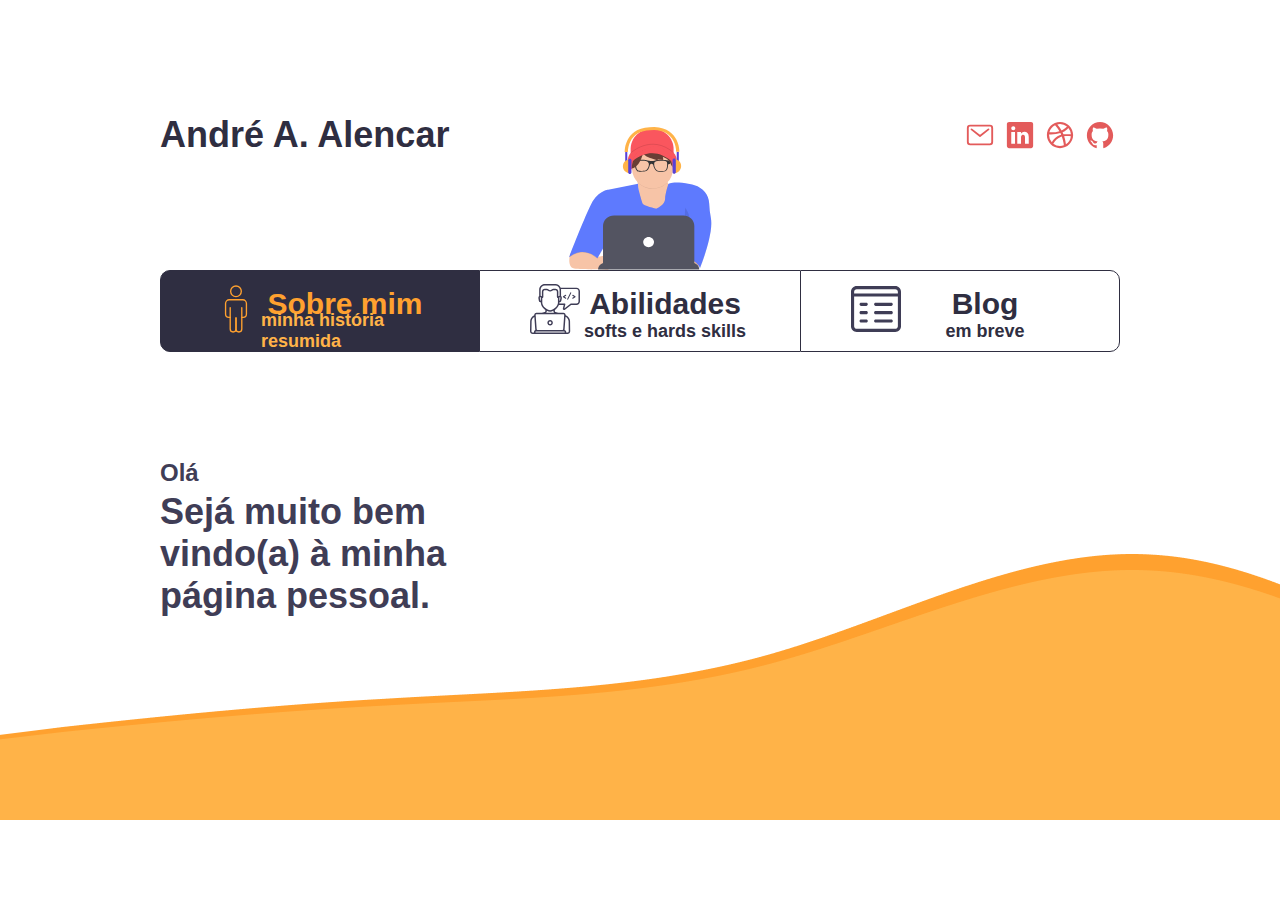
==== commit 07feeaa1: "estrutura da página inicial finalizada." ====
--- a/index.html
+++ b/index.html
@@ -72,7 +72,7 @@
             </div>
         </header>
         <main>
-            <div class="botoes_principais">
+            <div class="botoes_principais" id="botao_esquerda">
                 <div class="botao_icon">
                     <svg xmlns="http://www.w3.org/2000/svg" id="Icons" viewBox="0 0 74 74" width="512" height="512"><path d="M36.976,19.792a8.9,8.9,0,1,1,8.9-8.9A8.906,8.906,0,0,1,36.976,19.792ZM36.976,4a6.9,6.9,0,1,0,6.9,6.9A6.9,6.9,0,0,0,36.976,4Z"/><path d="M47.571,50.4H45.609a1,1,0,0,1,0-2h1.961a3.871,3.871,0,0,0,3.867-3.867V28.8A4.446,4.446,0,0,0,47,24.36H27a4.446,4.446,0,0,0-4.441,4.44V44.538A3.871,3.871,0,0,0,26.429,48.4h1.89a1,1,0,0,1,0,2h-1.89a5.873,5.873,0,0,1-5.867-5.867V28.8A6.448,6.448,0,0,1,27,22.36H47a6.448,6.448,0,0,1,6.441,6.44V44.538A5.873,5.873,0,0,1,47.571,50.4Z"/><path d="M41.287,72A5.293,5.293,0,0,1,36,66.713V50.05a1,1,0,0,1,2,0V66.713a3.287,3.287,0,0,0,6.574,0V35.126a1,1,0,0,1,2,0V66.713A5.293,5.293,0,0,1,41.287,72Z"/><path d="M32.713,72a5.293,5.293,0,0,1-5.287-5.287V35.126a1,1,0,0,1,2,0V66.713a3.287,3.287,0,0,0,6.574,0V50.05a1,1,0,0,1,2,0V66.713A5.293,5.293,0,0,1,32.713,72Z"/></svg> 
                 </div>
@@ -81,7 +81,7 @@
                     <h4>minha história resumida</h4>
                 </div>
             </div>
-            <div class="botoes_principais">
+            <div class="botoes_principais" id="botao_centro">
                 <div class="botao_icon">
                     <svg height="512pt" viewBox="0 0 512 512" width="512pt" xmlns="http://www.w3.org/2000/svg"><path d="m370.835938 117.042969c0-3.796875-3.523438-6.761719-6.300782-6.761719-.648437 0-1.296875.09375-1.757812.464844l-23.527344 15.28125c-2.128906 1.390625-2.871094 3.613281-2.871094 5.1875 0 1.574218.742188 3.796875 2.871094 5.1875l23.527344 15.28125c.460937.371094 1.109375.464844 1.757812.464844 2.777344 0 6.300782-2.964844 6.300782-6.761719 0-1.574219-.648438-2.964844-1.667969-3.613281l-16.304688-10.558594 16.304688-10.558594c1.015625-.648438 1.667969-2.039062 1.667969-3.613281zm0 0"/><path d="m417.425781 85.367188c-1.667969 0-3.152343.738281-3.890625 2.316406l-32.511718 66.777344c-.277344.554687-.464844 1.203124-.464844 1.761718 0 2.3125 2.039062 4.90625 5.191406 4.90625 1.757812 0 3.519531-.925781 4.167969-2.3125l32.601562-66.78125c.277344-.554687.371094-1.203125.371094-1.761718-.003906-2.960938-2.875-4.90625-5.464844-4.90625zm0 0"/><path d="m464.199219 126.027344-23.523438-15.28125c-.464843-.371094-1.113281-.464844-1.761719-.464844-2.777343 0-6.296874 2.964844-6.296874 6.761719 0 1.574219.648437 2.964843 1.667968 3.613281l16.300782 10.558594-16.300782 10.558594c-1.019531.648437-1.667968 2.039062-1.667968 3.613281 0 3.796875 3.519531 6.761719 6.296874 6.761719.648438 0 1.296876-.09375 1.761719-.464844l23.523438-15.28125c2.132812-1.390625 2.871093-3.613282 2.871093-5.1875 0-1.574219-.738281-3.796875-2.871093-5.1875zm0 0"/><path d="m475.734375 37.289062h-161.484375c-8.34375-21.78125-29.472656-37.289062-54.15625-37.289062h-108.3125c-31.957031 0-57.960938 26.003906-57.960938 57.960938v65.816406c-6.460937 5.566406-9.464843 14.273437-7.875 23.039062l4.257813 23.429688c1.53125 8.046875 5.804687 12.183594 9.117187 14.234375 3.707032 2.292969 7.820313 3.050781 11.597657 3.070312v4.164063c0 21.125 12.324219 44.40625 33.8125 63.878906 4.046875 3.664062 8.253906 7.042969 12.542969 10.097656v12.5625c0 3.828125-2.730469 7.113282-6.496094 7.8125-.175782.03125-.347656.070313-.519532.113282-.128906.035156-13.003906 3.390624-29.835937 8.164062h-54.996094c-6.183593 0-12.148437 2.597656-16.363281 7.121094-4.214844 4.523437-6.378906 10.660156-5.9375 16.828125l.148438 2.117187c-24.597657 12.335938-40.074219 34.453125-41.550782 59.589844-.003906.105469-.007812.210938-.011718.316406l-1.70703175 103.238282c-.09375005 7.570312 2.78906275 14.707031 8.10546875 20.09375 5.324219 5.386718 12.421875 8.351562 19.996094 8.351562h355.667969c7.570312 0 14.671874-2.964844 19.992187-8.351562 5.320313-5.386719 8.203125-12.519532 8.109375-20.125l-1.707031-103.207032c-.003907-.105468-.007813-.210937-.015625-.316406-1.515625-25.863281-17.851563-48.527344-43.703125-60.632812-.472657-.222657-.96875-.449219-1.480469-.679688l.027344-.394531c.4375-6.167969-1.726563-12.300781-5.9375-16.828125-4.214844-4.523438-10.179688-7.121094-16.363282-7.121094h-51.238281c-16.828125-4.773438-29.707031-8.128906-29.835937-8.160156-.171875-.046875-.34375-.085938-.519532-.117188-3.765624-.699218-6.496093-3.984375-6.496093-7.8125v-12.558594c4.289062-3.058593 8.496093-6.4375 12.542969-10.101562 13.65625-12.375 23.613281-26.289062 29.054687-40.210938h48.730469l-8.511719 34.355469c-1.417969 5.730469.855469 11.519531 5.792969 14.75 2.320312 1.519531 4.921875 2.273438 7.511718 2.273438 2.929688 0 5.84375-.960938 8.328126-2.871094l63.148437-48.507813h54.53125c19.761719 0 35.835937-16.074218 35.835937-35.835937v-106.421875c0-19.757812-16.074218-35.835938-35.835937-35.835938zm-174.757813 99.445313c2.867188-.976563 5.582032-1.378906 7.351563-1.539063 2.355469 2.089844 3.464844 5.53125 2.847656 8.9375l-4.234375 23.3125c-.617187 3.253907-1.867187 4.027344-2.277344 4.28125-.871093.539063-2.15625.816407-3.695312.832032zm-192.15625-78.773437c0-23.6875 19.273438-42.960938 42.960938-42.960938h108.316406c23.6875 0 42.960938 19.273438 42.960938 42.960938v62.839843c-3.710938.65625-8.332032 1.914063-12.84375 4.320313v-45.699219c0-16.433594-13.371094-29.804687-29.804688-29.804687h-20.269531c-7.027344 0-13.890625 2.449218-19.332031 6.894531l-1.984375 1.625c-3.625 2.964843-8.203125 4.597656-12.886719 4.597656s-9.257812-1.632813-12.882812-4.59375l-1.988282-1.628906c-5.4375-4.445313-12.304687-6.894531-19.332031-6.894531h-20.265625c-16.433594 0-29.804688 13.367187-29.804688 29.804687v45.695313c-4.511718-2.402344-9.132812-3.664063-12.84375-4.316407zm-1.605468 113.765624c-.410156-.253906-1.660156-1.027343-2.265625-4.21875l-4.246094-23.371093c-.617187-3.40625.492187-6.84375 2.839844-8.9375 1.769531.160156 4.488281.554687 7.359375 1.53125l.007812 35.828125c-1.535156-.015625-2.820312-.292969-3.695312-.832032zm-66.359375 319.839844c0 1.882813.257812 3.703125.734375 5.433594h-13.484375c-3.53125 0-6.839844-1.382812-9.324219-3.894531-2.480469-2.511719-3.820312-5.839844-3.78125-9.335938l1.707031-103.042969c1.109375-18.007812 11.089844-33.621093 27.742188-43.832031l9.15625 128.472657c.167969 2.359374.707031 4.613281 1.550781 6.710937-8.28125 2.609375-14.300781 10.359375-14.300781 19.488281zm313.65625-26.199218 9.304687-130.542969c18.820313 10.097656 30.167969 26.625 31.355469 45.902343l1.707031 103.011719c.039063 3.527344-1.304687 6.855469-3.78125 9.367188-2.484375 2.511719-5.792968 3.894531-9.324218 3.894531h-13.484376c.480469-1.730469.734376-3.550781.734376-5.433594 0-10.363281-7.753907-18.945312-17.765626-20.253906.675782-1.878906 1.109376-3.871094 1.253907-5.945312zm1.511719 26.199218c0 2.996094-2.4375 5.433594-5.429688 5.433594h-289.308594c-2.992187 0-5.429687-2.4375-5.429687-5.433594 0-2.992187 2.4375-5.429687 5.429687-5.429687h289.308594c2.992188 0 5.429688 2.4375 5.429688 5.429687zm-7.941407-179.878906c1.40625 1.511719 2.101563 3.476562 1.953125 5.539062l-10.484375 147.078126c-.273437 3.832031-3.496093 6.832031-7.339843 6.832031h-256.304688c-3.839844 0-7.0625-3-7.339844-6.835938l-10.480468-147.074219c-.148438-2.0625.546874-4.027343 1.953124-5.539062 1.410157-1.511719 3.320313-2.34375 5.386719-2.34375h277.269531c2.0625 0 3.976563.832031 5.386719 2.34375zm-101.886719-17.34375h-80.511718c4.101562-4.171875 6.589844-9.882812 6.589844-16.089844v-3.355468c11.824218 6.121093 23.574218 9.554687 33.664062 9.554687s21.839844-3.433594 33.667969-9.554687v3.355468c0 6.207032 2.488281 11.917969 6.589843 16.089844zm10.878907-49.867188c-16.746094 15.171876-36.816407 24.976563-51.136719 24.976563-14.316406 0-34.386719-9.804687-51.132812-24.976563-18.359376-16.628906-28.886719-35.863281-28.886719-52.765624l-.015625-47.25c.097656 0 .195312.003906.292968.003906 1.355469 0 2.722657-.265625 4.03125-.8125 3.910157-1.632813 6.4375-5.425782 6.4375-9.660156v-54.570313c0-8.164063 6.640626-14.804687 14.804688-14.804687h20.269531c3.574219 0 7.066407 1.246093 9.832031 3.507812l1.992188 1.628906c6.296875 5.144532 14.242188 7.980469 22.375 7.980469s16.082031-2.835937 22.378906-7.984375l1.988282-1.625c2.765624-2.261719 6.261718-3.507812 9.835937-3.507812h20.265625c8.164062 0 14.808594 6.640624 14.808594 14.804687v54.570313c0 4.238281 2.523437 8.027343 6.4375 9.660156 1.398437.585937 2.871094.847656 4.320312.808594l-.011718 47.253906c.003906 16.898437-10.527344 36.132812-28.886719 52.761718zm239.496093-64.929687c0 11.488281-9.34375 20.835937-20.835937 20.835937h-57.078125c-1.652344 0-3.257812.546876-4.566406 1.554688l-62.210938 47.785156 9.917969-40.035156c.554687-2.238281.050781-4.609375-1.371094-6.425781-1.421875-1.816407-3.601562-2.878907-5.90625-2.878907h-54.222656c.441406-2.917968.667969-5.8125.667969-8.667968v-4.164063c3.773437-.019531 7.886718-.777343 11.59375-3.070312 3.316406-2.050781 7.589844-6.1875 9.128906-14.292969l4.246094-23.371094c1.59375-8.765625-1.417969-17.476562-7.875-23.039062v-65.816406c0-1.910157-.09375-3.804688-.277344-5.671876h157.953125c11.492187 0 20.835937 9.347657 20.835937 20.835938zm0 0"/><path d="m205.9375 424.367188c15.546875 0 28.195312-12.648438 28.195312-28.195313s-12.648437-28.195313-28.195312-28.195313-28.195312 12.648438-28.195312 28.195313 12.648437 28.195313 28.195312 28.195313zm0-41.390626c7.277344 0 13.195312 5.921876 13.195312 13.195313 0 7.277344-5.917968 13.195313-13.195312 13.195313-7.273438 0-13.195312-5.917969-13.195312-13.195313 0-7.273437 5.921874-13.195313 13.195312-13.195313zm0 0"/></svg>
                 </div>
@@ -90,7 +90,7 @@
                     <h4>softs e hards skills</h4>
                 </div>
             </div>
-            <div class="botoes_principais">
+            <div class="botoes_principais" id="botao_direita">
                 <div class="botao_icon">
                     <svg id="_x31__x2C_5" enable-background="new 0 0 24 24" height="512" viewBox="0 0 24 24" width="512" xmlns="http://www.w3.org/2000/svg"><g><path d="m7.323 10.5h-2.5c-.414 0-.75-.336-.75-.75s.336-.75.75-.75h2.5c.414 0 .75.336.75.75s-.336.75-.75.75z"/></g><g><path d="m19.323 10.5h-7.5c-.414 0-.75-.336-.75-.75s.336-.75.75-.75h7.5c.414 0 .75.336.75.75s-.336.75-.75.75z"/></g><g><path d="m7.323 14.5h-2.5c-.414 0-.75-.336-.75-.75s.336-.75.75-.75h2.5c.414 0 .75.336.75.75s-.336.75-.75.75z"/></g><g><path d="m19.323 14.5h-7.5c-.414 0-.75-.336-.75-.75s.336-.75.75-.75h7.5c.414 0 .75.336.75.75s-.336.75-.75.75z"/></g><g><path d="m7.323 18.5h-2.5c-.414 0-.75-.336-.75-.75s.336-.75.75-.75h2.5c.414 0 .75.336.75.75s-.336.75-.75.75z"/></g><g><path d="m19.323 18.5h-7.5c-.414 0-.75-.336-.75-.75s.336-.75.75-.75h7.5c.414 0 .75.336.75.75s-.336.75-.75.75z"/></g><g><path d="m21.25 23h-18.5c-1.517 0-2.75-1.233-2.75-2.75v-16.5c0-1.517 1.233-2.75 2.75-2.75h18.5c1.517 0 2.75 1.233 2.75 2.75v16.5c0 1.517-1.233 2.75-2.75 2.75zm-18.5-20.5c-.689 0-1.25.561-1.25 1.25v16.5c0 .689.561 1.25 1.25 1.25h18.5c.689 0 1.25-.561 1.25-1.25v-16.5c0-.689-.561-1.25-1.25-1.25z"/></g><g><path d="m23.25 6h-22.5c-.414 0-.75-.336-.75-.75s.336-.75.75-.75h22.5c.414 0 .75.336.75.75s-.336.75-.75.75z"/></g></svg>       
                 </div>
@@ -100,8 +100,8 @@
                 </div>
             </div>
             <div class="frase">
-                <h4>hello</h4>
-                <h3>Lorem ipsum dolor sit amet, consectetur adipiscing elit. Amet dui et amet cursus. .</h3>
+                <h4>Olá</h4>
+                <h3>Sejá muito bem vindo(a) à minha página pessoal. </h3>
             </div>
         </main>
         <footer></footer>
--- a/css/style.css
+++ b/css/style.css
@@ -27,6 +27,8 @@
                          "f f f";
   }
 
+ /*header*/ 
+
 header {
     grid-area: h;
 
@@ -36,6 +38,7 @@
 }
 
 header h1 {
+    font-size: 36px;
     color: #2F2E41;
 }
 
@@ -69,8 +72,9 @@
 .ionicon {
     color: #E35B5B;
     fill: #E35B5B;
-    stroke: #E35B5B;
 }
+
+ /*main*/ 
 
 main {
     grid-area: m;
@@ -78,10 +82,11 @@
     /*grid*/
     display: grid;
     grid-template-columns: 1fr 1fr 1fr;
+    grid-template-rows: 30% 30% 40%;
 }
 
 .botoes_principais {
-    border: black solid 1px;
+    border: #2F2E41 solid 1px;
     height: 80px;
 
     /*grid*/
@@ -93,6 +98,8 @@
 .botao_icon {
     align-self: center;
     margin-left: 50px;
+
+    fill: #3F3D56;
 }
 
 main div div svg {
@@ -105,6 +112,9 @@
    height:100%;
    margin: auto;
 
+   /*cores da letras dos botões*/
+   color: #2F2E41;
+
    /*grid*/
    display: grid;
    grid-template-columns: 1fr;
@@ -112,15 +122,67 @@
 }
 
 main div div h2 {
+    font-size: 30px;
     justify-self: center;
+    align-self:center;
+
+    margin-top: 50px;
+    margin-right: 50px;
 }
 
 main div div h4 {
-    justify-self: center;
-    align-self: baseline;
+    font-size: 18px;
+    margin-right: 50px;
+    align-self: center;
 }
 
+#botao_esquerda {
+    background-color: #2F2E41;
+    border-radius: 10px 0 0 10px;  
+}
+
+#botao_esquerda div svg {
+    fill: #FFA12F;
+}
+
+#botao_esquerda div h2 {
+    color: #FFA12F;
+}
+
+#botao_esquerda div h4 {
+    color: #FFB348;
+}
+
+#botao_direita {
+    border-radius: 0 10px 10px 0;
+}
+
+#botao_centro {
+    border-left: none;
+    border-right: none;
+}
+
+.frase {
+    color: #3F3D56;
+
+    /*grid*/
+    display: grid;
+    grid-template-columns: 1fr;
+    grid-template-rows: 50% 50%;
+}
+
+.frase h4 {
+    align-self: center;
+    font-size: 24px;
+}
+
+.frase h3 {
+    font-size: 36px;
+    align-self: center;
+}
+
+ /*footer*/ 
+
 footer {
-    background-color: rgb(9, 255, 0);
     grid-area: f;
 }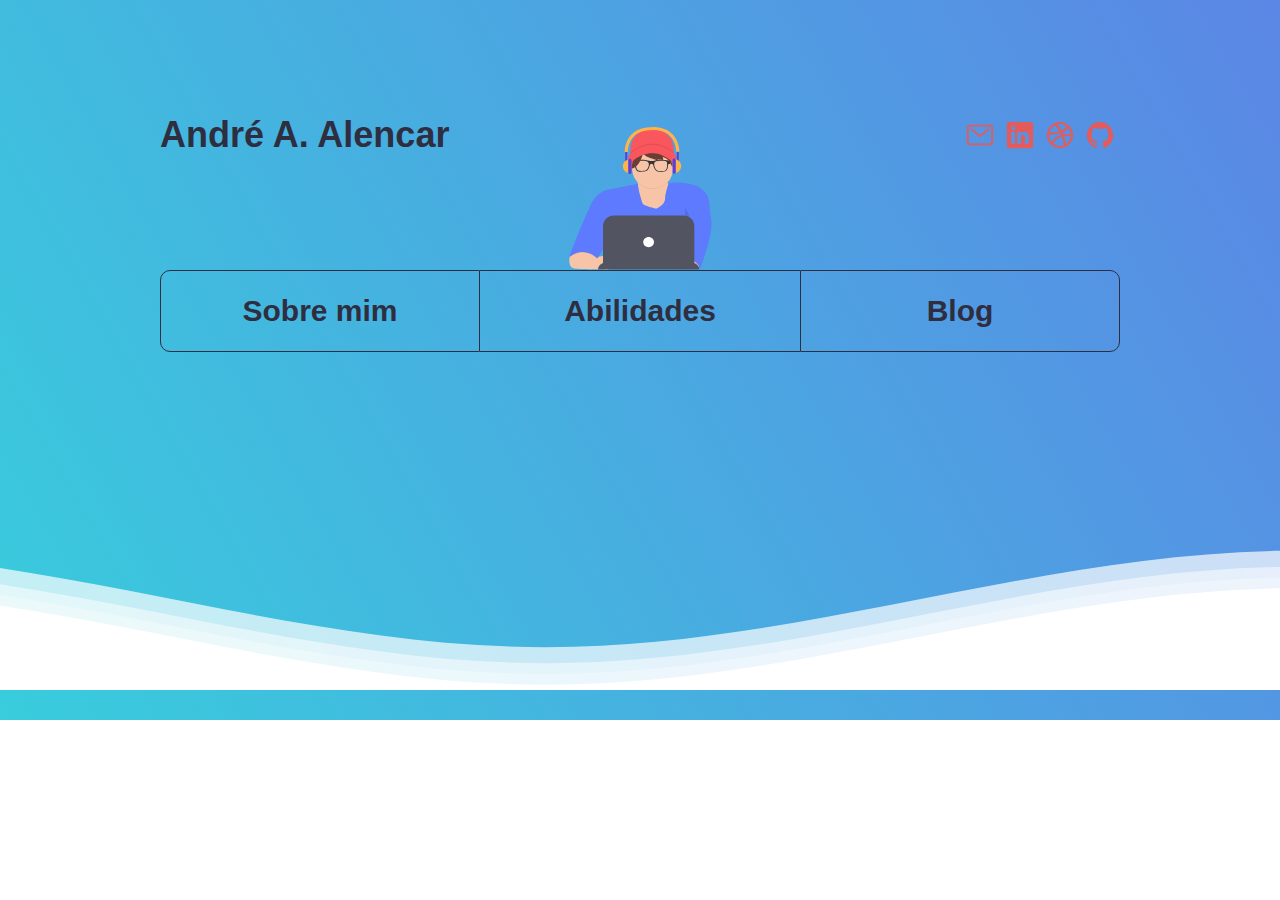
==== commit 3b90aa24: "update-3/4/2021." ====
--- a/index.html
+++ b/index.html
@@ -49,62 +49,67 @@
                 </svg>
             </div>
             <div class="social">
-                <div class="social_icon">
+                <div class="social_icon" id="email">
                     <a href="https://www.google.com">
-                        <svg xmlns='http://www.w3.org/2000/svg' class="ionicon" viewBox='0 0 512 512'><title>Mail</title><rect x='48' y='96' width='416' height='320' rx='40' ry='40' fill='none' stroke='currentColor' stroke-linecap='round' stroke-linejoin='round' stroke-width='32'/><path fill='none' stroke='currentColor' stroke-linecap='round' stroke-linejoin='round' stroke-width='32' d='M112 160l144 112 144-112'/></svg>
+                        <svg xmlns='http://www.w3.org/2000/svg' class="ionicon" viewBox='0 0 512 512'><title>Email</title><rect x='48' y='96' width='416' height='320' rx='40' ry='40' fill='none' stroke='currentColor' stroke-linecap='round' stroke-linejoin='round' stroke-width='32'/><path fill='none' stroke='currentColor' stroke-linecap='round' stroke-linejoin='round' stroke-width='32' d='M112 160l144 112 144-112'/></svg>
                     </a>
                 </div>
-                <div class="social_icon">
+                <div class="social_icon" id="linkedin">
                     <a href="https://www.linkedin.com/in/andreaalencar/">
-                        <svg xmlns='http://www.w3.org/2000/svg' class="ionicon" viewBox='0 0 512 512'><title>Logo Linkedin</title><path d='M444.17 32H70.28C49.85 32 32 46.7 32 66.89v374.72C32 461.91 49.85 480 70.28 480h373.78c20.54 0 35.94-18.21 35.94-38.39V66.89C480.12 46.7 464.6 32 444.17 32zm-273.3 373.43h-64.18V205.88h64.18zM141 175.54h-.46c-20.54 0-33.84-15.29-33.84-34.43 0-19.49 13.65-34.42 34.65-34.42s33.85 14.82 34.31 34.42c-.01 19.14-13.31 34.43-34.66 34.43zm264.43 229.89h-64.18V296.32c0-26.14-9.34-44-32.56-44-17.74 0-28.24 12-32.91 23.69-1.75 4.2-2.22 9.92-2.22 15.76v113.66h-64.18V205.88h64.18v27.77c9.34-13.3 23.93-32.44 57.88-32.44 42.13 0 74 27.77 74 87.64z'/></svg>
+                        <svg xmlns='http://www.w3.org/2000/svg' class="ionicon" viewBox='0 0 512 512'><title>Linkedin</title><path d='M444.17 32H70.28C49.85 32 32 46.7 32 66.89v374.72C32 461.91 49.85 480 70.28 480h373.78c20.54 0 35.94-18.21 35.94-38.39V66.89C480.12 46.7 464.6 32 444.17 32zm-273.3 373.43h-64.18V205.88h64.18zM141 175.54h-.46c-20.54 0-33.84-15.29-33.84-34.43 0-19.49 13.65-34.42 34.65-34.42s33.85 14.82 34.31 34.42c-.01 19.14-13.31 34.43-34.66 34.43zm264.43 229.89h-64.18V296.32c0-26.14-9.34-44-32.56-44-17.74 0-28.24 12-32.91 23.69-1.75 4.2-2.22 9.92-2.22 15.76v113.66h-64.18V205.88h64.18v27.77c9.34-13.3 23.93-32.44 57.88-32.44 42.13 0 74 27.77 74 87.64z'/></svg>
                     </a>
                 </div>
-                <div class="social_icon">
+                <div class="social_icon" id="dribble">
                     <a href="https://dribbble.com/Alencar26">
-                        <svg xmlns='http://www.w3.org/2000/svg' class="ionicon" viewBox='0 0 512 512'><title>Logo Dribbble</title><path d='M256 32C132.33 32 32 132.33 32 256s100.33 224 224 224 224-100.22 224-224S379.67 32 256 32zm142.22 103.25a186.36 186.36 0 0144 108.38c-40.37-2.1-88.67-2.1-127.4 1.52-4.9-12.37-9.92-24.5-15.4-36.17 44.66-19.36 79.08-44.8 98.8-73.73zM256 69.33a185.81 185.81 0 01119.12 42.94c-20.3 25.66-52.15 48-91.82 64.86C261.6 137 236.63 102.47 210 75.28a187.51 187.51 0 0146-5.95zm-84.47 20.42c26.95 26.83 52.27 61 74.44 101C203.85 203.62 155.55 211 104 211c-9.8 0-19.36-.35-28.81-.94a186.78 186.78 0 0196.34-120.31zM69.68 247.13c10.62.47 21.35.7 32.2.59 58.8-.7 113.52-9.92 160.54-25q6.65 13.83 12.6 28.35a115.43 115.43 0 00-16.69 5c-64.28 27-114.91 70.51-142.33 123.13A186 186 0 0169.33 256c0-3 .12-5.95.35-8.87zM256 442.67a185.57 185.57 0 01-114.45-39.32c24.85-49.23 69.18-90 125.07-115.27 5.25-2.45 12.25-4.43 20.3-6.18q10 27.64 17.85 57.4A678 678 0 01322 430.42a185.06 185.06 0 01-66 12.25zm100.92-29.75a672.61 672.61 0 00-17.39-92.05c-4-15.17-8.51-29.87-13.41-44.22 36.63-3 80.5-2.57 115.38 0a186.5 186.5 0 01-84.58 136.27z'/></svg>
+                        <svg xmlns='http://www.w3.org/2000/svg' class="ionicon" viewBox='0 0 512 512'><title>Dribbble</title><path d='M256 32C132.33 32 32 132.33 32 256s100.33 224 224 224 224-100.22 224-224S379.67 32 256 32zm142.22 103.25a186.36 186.36 0 0144 108.38c-40.37-2.1-88.67-2.1-127.4 1.52-4.9-12.37-9.92-24.5-15.4-36.17 44.66-19.36 79.08-44.8 98.8-73.73zM256 69.33a185.81 185.81 0 01119.12 42.94c-20.3 25.66-52.15 48-91.82 64.86C261.6 137 236.63 102.47 210 75.28a187.51 187.51 0 0146-5.95zm-84.47 20.42c26.95 26.83 52.27 61 74.44 101C203.85 203.62 155.55 211 104 211c-9.8 0-19.36-.35-28.81-.94a186.78 186.78 0 0196.34-120.31zM69.68 247.13c10.62.47 21.35.7 32.2.59 58.8-.7 113.52-9.92 160.54-25q6.65 13.83 12.6 28.35a115.43 115.43 0 00-16.69 5c-64.28 27-114.91 70.51-142.33 123.13A186 186 0 0169.33 256c0-3 .12-5.95.35-8.87zM256 442.67a185.57 185.57 0 01-114.45-39.32c24.85-49.23 69.18-90 125.07-115.27 5.25-2.45 12.25-4.43 20.3-6.18q10 27.64 17.85 57.4A678 678 0 01322 430.42a185.06 185.06 0 01-66 12.25zm100.92-29.75a672.61 672.61 0 00-17.39-92.05c-4-15.17-8.51-29.87-13.41-44.22 36.63-3 80.5-2.57 115.38 0a186.5 186.5 0 01-84.58 136.27z'/></svg>
                     </a>
                 </div>
-                <div class="social_icon">
+                <div class="social_icon" id="github">
                     <a href="https://github.com/Alencar26">
-                        <svg xmlns='http://www.w3.org/2000/svg' class="ionicon" viewBox='0 0 512 512'><title>Logo Github</title><path d='M256 32C132.3 32 32 134.9 32 261.7c0 101.5 64.2 187.5 153.2 217.9a17.56 17.56 0 003.8.4c8.3 0 11.5-6.1 11.5-11.4 0-5.5-.2-19.9-.3-39.1a102.4 102.4 0 01-22.6 2.7c-43.1 0-52.9-33.5-52.9-33.5-10.2-26.5-24.9-33.6-24.9-33.6-19.5-13.7-.1-14.1 1.4-14.1h.1c22.5 2 34.3 23.8 34.3 23.8 11.2 19.6 26.2 25.1 39.6 25.1a63 63 0 0025.6-6c2-14.8 7.8-24.9 14.2-30.7-49.7-5.8-102-25.5-102-113.5 0-25.1 8.7-45.6 23-61.6-2.3-5.8-10-29.2 2.2-60.8a18.64 18.64 0 015-.5c8.1 0 26.4 3.1 56.6 24.1a208.21 208.21 0 01112.2 0c30.2-21 48.5-24.1 56.6-24.1a18.64 18.64 0 015 .5c12.2 31.6 4.5 55 2.2 60.8 14.3 16.1 23 36.6 23 61.6 0 88.2-52.4 107.6-102.3 113.3 8 7.1 15.2 21.1 15.2 42.5 0 30.7-.3 55.5-.3 63 0 5.4 3.1 11.5 11.4 11.5a19.35 19.35 0 004-.4C415.9 449.2 480 363.1 480 261.7 480 134.9 379.7 32 256 32z'/></svg>
+                        <svg xmlns='http://www.w3.org/2000/svg' class="ionicon" viewBox='0 0 512 512'><title>Github</title><path d='M256 32C132.3 32 32 134.9 32 261.7c0 101.5 64.2 187.5 153.2 217.9a17.56 17.56 0 003.8.4c8.3 0 11.5-6.1 11.5-11.4 0-5.5-.2-19.9-.3-39.1a102.4 102.4 0 01-22.6 2.7c-43.1 0-52.9-33.5-52.9-33.5-10.2-26.5-24.9-33.6-24.9-33.6-19.5-13.7-.1-14.1 1.4-14.1h.1c22.5 2 34.3 23.8 34.3 23.8 11.2 19.6 26.2 25.1 39.6 25.1a63 63 0 0025.6-6c2-14.8 7.8-24.9 14.2-30.7-49.7-5.8-102-25.5-102-113.5 0-25.1 8.7-45.6 23-61.6-2.3-5.8-10-29.2 2.2-60.8a18.64 18.64 0 015-.5c8.1 0 26.4 3.1 56.6 24.1a208.21 208.21 0 01112.2 0c30.2-21 48.5-24.1 56.6-24.1a18.64 18.64 0 015 .5c12.2 31.6 4.5 55 2.2 60.8 14.3 16.1 23 36.6 23 61.6 0 88.2-52.4 107.6-102.3 113.3 8 7.1 15.2 21.1 15.2 42.5 0 30.7-.3 55.5-.3 63 0 5.4 3.1 11.5 11.4 11.5a19.35 19.35 0 004-.4C415.9 449.2 480 363.1 480 261.7 480 134.9 379.7 32 256 32z'/></svg>
                     </a>
                 </div>
             </div>
         </header>
         <main>
             <div class="botoes_principais" id="botao_esquerda">
-                <div class="botao_icon">
-                    <svg xmlns="http://www.w3.org/2000/svg" id="Icons" viewBox="0 0 74 74" width="512" height="512"><path d="M36.976,19.792a8.9,8.9,0,1,1,8.9-8.9A8.906,8.906,0,0,1,36.976,19.792ZM36.976,4a6.9,6.9,0,1,0,6.9,6.9A6.9,6.9,0,0,0,36.976,4Z"/><path d="M47.571,50.4H45.609a1,1,0,0,1,0-2h1.961a3.871,3.871,0,0,0,3.867-3.867V28.8A4.446,4.446,0,0,0,47,24.36H27a4.446,4.446,0,0,0-4.441,4.44V44.538A3.871,3.871,0,0,0,26.429,48.4h1.89a1,1,0,0,1,0,2h-1.89a5.873,5.873,0,0,1-5.867-5.867V28.8A6.448,6.448,0,0,1,27,22.36H47a6.448,6.448,0,0,1,6.441,6.44V44.538A5.873,5.873,0,0,1,47.571,50.4Z"/><path d="M41.287,72A5.293,5.293,0,0,1,36,66.713V50.05a1,1,0,0,1,2,0V66.713a3.287,3.287,0,0,0,6.574,0V35.126a1,1,0,0,1,2,0V66.713A5.293,5.293,0,0,1,41.287,72Z"/><path d="M32.713,72a5.293,5.293,0,0,1-5.287-5.287V35.126a1,1,0,0,1,2,0V66.713a3.287,3.287,0,0,0,6.574,0V50.05a1,1,0,0,1,2,0V66.713A5.293,5.293,0,0,1,32.713,72Z"/></svg> 
-                </div>
+                <a href="">
                 <div class="botoes_titulos">
                     <h2>Sobre mim</h2>
-                    <h4>minha história resumida</h4>
                 </div>
+                </a>
             </div>
             <div class="botoes_principais" id="botao_centro">
-                <div class="botao_icon">
-                    <svg height="512pt" viewBox="0 0 512 512" width="512pt" xmlns="http://www.w3.org/2000/svg"><path d="m370.835938 117.042969c0-3.796875-3.523438-6.761719-6.300782-6.761719-.648437 0-1.296875.09375-1.757812.464844l-23.527344 15.28125c-2.128906 1.390625-2.871094 3.613281-2.871094 5.1875 0 1.574218.742188 3.796875 2.871094 5.1875l23.527344 15.28125c.460937.371094 1.109375.464844 1.757812.464844 2.777344 0 6.300782-2.964844 6.300782-6.761719 0-1.574219-.648438-2.964844-1.667969-3.613281l-16.304688-10.558594 16.304688-10.558594c1.015625-.648438 1.667969-2.039062 1.667969-3.613281zm0 0"/><path d="m417.425781 85.367188c-1.667969 0-3.152343.738281-3.890625 2.316406l-32.511718 66.777344c-.277344.554687-.464844 1.203124-.464844 1.761718 0 2.3125 2.039062 4.90625 5.191406 4.90625 1.757812 0 3.519531-.925781 4.167969-2.3125l32.601562-66.78125c.277344-.554687.371094-1.203125.371094-1.761718-.003906-2.960938-2.875-4.90625-5.464844-4.90625zm0 0"/><path d="m464.199219 126.027344-23.523438-15.28125c-.464843-.371094-1.113281-.464844-1.761719-.464844-2.777343 0-6.296874 2.964844-6.296874 6.761719 0 1.574219.648437 2.964843 1.667968 3.613281l16.300782 10.558594-16.300782 10.558594c-1.019531.648437-1.667968 2.039062-1.667968 3.613281 0 3.796875 3.519531 6.761719 6.296874 6.761719.648438 0 1.296876-.09375 1.761719-.464844l23.523438-15.28125c2.132812-1.390625 2.871093-3.613282 2.871093-5.1875 0-1.574219-.738281-3.796875-2.871093-5.1875zm0 0"/><path d="m475.734375 37.289062h-161.484375c-8.34375-21.78125-29.472656-37.289062-54.15625-37.289062h-108.3125c-31.957031 0-57.960938 26.003906-57.960938 57.960938v65.816406c-6.460937 5.566406-9.464843 14.273437-7.875 23.039062l4.257813 23.429688c1.53125 8.046875 5.804687 12.183594 9.117187 14.234375 3.707032 2.292969 7.820313 3.050781 11.597657 3.070312v4.164063c0 21.125 12.324219 44.40625 33.8125 63.878906 4.046875 3.664062 8.253906 7.042969 12.542969 10.097656v12.5625c0 3.828125-2.730469 7.113282-6.496094 7.8125-.175782.03125-.347656.070313-.519532.113282-.128906.035156-13.003906 3.390624-29.835937 8.164062h-54.996094c-6.183593 0-12.148437 2.597656-16.363281 7.121094-4.214844 4.523437-6.378906 10.660156-5.9375 16.828125l.148438 2.117187c-24.597657 12.335938-40.074219 34.453125-41.550782 59.589844-.003906.105469-.007812.210938-.011718.316406l-1.70703175 103.238282c-.09375005 7.570312 2.78906275 14.707031 8.10546875 20.09375 5.324219 5.386718 12.421875 8.351562 19.996094 8.351562h355.667969c7.570312 0 14.671874-2.964844 19.992187-8.351562 5.320313-5.386719 8.203125-12.519532 8.109375-20.125l-1.707031-103.207032c-.003907-.105468-.007813-.210937-.015625-.316406-1.515625-25.863281-17.851563-48.527344-43.703125-60.632812-.472657-.222657-.96875-.449219-1.480469-.679688l.027344-.394531c.4375-6.167969-1.726563-12.300781-5.9375-16.828125-4.214844-4.523438-10.179688-7.121094-16.363282-7.121094h-51.238281c-16.828125-4.773438-29.707031-8.128906-29.835937-8.160156-.171875-.046875-.34375-.085938-.519532-.117188-3.765624-.699218-6.496093-3.984375-6.496093-7.8125v-12.558594c4.289062-3.058593 8.496093-6.4375 12.542969-10.101562 13.65625-12.375 23.613281-26.289062 29.054687-40.210938h48.730469l-8.511719 34.355469c-1.417969 5.730469.855469 11.519531 5.792969 14.75 2.320312 1.519531 4.921875 2.273438 7.511718 2.273438 2.929688 0 5.84375-.960938 8.328126-2.871094l63.148437-48.507813h54.53125c19.761719 0 35.835937-16.074218 35.835937-35.835937v-106.421875c0-19.757812-16.074218-35.835938-35.835937-35.835938zm-174.757813 99.445313c2.867188-.976563 5.582032-1.378906 7.351563-1.539063 2.355469 2.089844 3.464844 5.53125 2.847656 8.9375l-4.234375 23.3125c-.617187 3.253907-1.867187 4.027344-2.277344 4.28125-.871093.539063-2.15625.816407-3.695312.832032zm-192.15625-78.773437c0-23.6875 19.273438-42.960938 42.960938-42.960938h108.316406c23.6875 0 42.960938 19.273438 42.960938 42.960938v62.839843c-3.710938.65625-8.332032 1.914063-12.84375 4.320313v-45.699219c0-16.433594-13.371094-29.804687-29.804688-29.804687h-20.269531c-7.027344 0-13.890625 2.449218-19.332031 6.894531l-1.984375 1.625c-3.625 2.964843-8.203125 4.597656-12.886719 4.597656s-9.257812-1.632813-12.882812-4.59375l-1.988282-1.628906c-5.4375-4.445313-12.304687-6.894531-19.332031-6.894531h-20.265625c-16.433594 0-29.804688 13.367187-29.804688 29.804687v45.695313c-4.511718-2.402344-9.132812-3.664063-12.84375-4.316407zm-1.605468 113.765624c-.410156-.253906-1.660156-1.027343-2.265625-4.21875l-4.246094-23.371093c-.617187-3.40625.492187-6.84375 2.839844-8.9375 1.769531.160156 4.488281.554687 7.359375 1.53125l.007812 35.828125c-1.535156-.015625-2.820312-.292969-3.695312-.832032zm-66.359375 319.839844c0 1.882813.257812 3.703125.734375 5.433594h-13.484375c-3.53125 0-6.839844-1.382812-9.324219-3.894531-2.480469-2.511719-3.820312-5.839844-3.78125-9.335938l1.707031-103.042969c1.109375-18.007812 11.089844-33.621093 27.742188-43.832031l9.15625 128.472657c.167969 2.359374.707031 4.613281 1.550781 6.710937-8.28125 2.609375-14.300781 10.359375-14.300781 19.488281zm313.65625-26.199218 9.304687-130.542969c18.820313 10.097656 30.167969 26.625 31.355469 45.902343l1.707031 103.011719c.039063 3.527344-1.304687 6.855469-3.78125 9.367188-2.484375 2.511719-5.792968 3.894531-9.324218 3.894531h-13.484376c.480469-1.730469.734376-3.550781.734376-5.433594 0-10.363281-7.753907-18.945312-17.765626-20.253906.675782-1.878906 1.109376-3.871094 1.253907-5.945312zm1.511719 26.199218c0 2.996094-2.4375 5.433594-5.429688 5.433594h-289.308594c-2.992187 0-5.429687-2.4375-5.429687-5.433594 0-2.992187 2.4375-5.429687 5.429687-5.429687h289.308594c2.992188 0 5.429688 2.4375 5.429688 5.429687zm-7.941407-179.878906c1.40625 1.511719 2.101563 3.476562 1.953125 5.539062l-10.484375 147.078126c-.273437 3.832031-3.496093 6.832031-7.339843 6.832031h-256.304688c-3.839844 0-7.0625-3-7.339844-6.835938l-10.480468-147.074219c-.148438-2.0625.546874-4.027343 1.953124-5.539062 1.410157-1.511719 3.320313-2.34375 5.386719-2.34375h277.269531c2.0625 0 3.976563.832031 5.386719 2.34375zm-101.886719-17.34375h-80.511718c4.101562-4.171875 6.589844-9.882812 6.589844-16.089844v-3.355468c11.824218 6.121093 23.574218 9.554687 33.664062 9.554687s21.839844-3.433594 33.667969-9.554687v3.355468c0 6.207032 2.488281 11.917969 6.589843 16.089844zm10.878907-49.867188c-16.746094 15.171876-36.816407 24.976563-51.136719 24.976563-14.316406 0-34.386719-9.804687-51.132812-24.976563-18.359376-16.628906-28.886719-35.863281-28.886719-52.765624l-.015625-47.25c.097656 0 .195312.003906.292968.003906 1.355469 0 2.722657-.265625 4.03125-.8125 3.910157-1.632813 6.4375-5.425782 6.4375-9.660156v-54.570313c0-8.164063 6.640626-14.804687 14.804688-14.804687h20.269531c3.574219 0 7.066407 1.246093 9.832031 3.507812l1.992188 1.628906c6.296875 5.144532 14.242188 7.980469 22.375 7.980469s16.082031-2.835937 22.378906-7.984375l1.988282-1.625c2.765624-2.261719 6.261718-3.507812 9.835937-3.507812h20.265625c8.164062 0 14.808594 6.640624 14.808594 14.804687v54.570313c0 4.238281 2.523437 8.027343 6.4375 9.660156 1.398437.585937 2.871094.847656 4.320312.808594l-.011718 47.253906c.003906 16.898437-10.527344 36.132812-28.886719 52.761718zm239.496093-64.929687c0 11.488281-9.34375 20.835937-20.835937 20.835937h-57.078125c-1.652344 0-3.257812.546876-4.566406 1.554688l-62.210938 47.785156 9.917969-40.035156c.554687-2.238281.050781-4.609375-1.371094-6.425781-1.421875-1.816407-3.601562-2.878907-5.90625-2.878907h-54.222656c.441406-2.917968.667969-5.8125.667969-8.667968v-4.164063c3.773437-.019531 7.886718-.777343 11.59375-3.070312 3.316406-2.050781 7.589844-6.1875 9.128906-14.292969l4.246094-23.371094c1.59375-8.765625-1.417969-17.476562-7.875-23.039062v-65.816406c0-1.910157-.09375-3.804688-.277344-5.671876h157.953125c11.492187 0 20.835937 9.347657 20.835937 20.835938zm0 0"/><path d="m205.9375 424.367188c15.546875 0 28.195312-12.648438 28.195312-28.195313s-12.648437-28.195313-28.195312-28.195313-28.195312 12.648438-28.195312 28.195313 12.648437 28.195313 28.195312 28.195313zm0-41.390626c7.277344 0 13.195312 5.921876 13.195312 13.195313 0 7.277344-5.917968 13.195313-13.195312 13.195313-7.273438 0-13.195312-5.917969-13.195312-13.195313 0-7.273437 5.921874-13.195313 13.195312-13.195313zm0 0"/></svg>
-                </div>
+                <a href="">
                 <div class="botoes_titulos">
                     <h2>Abilidades</h2>
-                    <h4>softs e hards skills</h4>
                 </div>
+            </a>
             </div>
             <div class="botoes_principais" id="botao_direita">
-                <div class="botao_icon">
-                    <svg id="_x31__x2C_5" enable-background="new 0 0 24 24" height="512" viewBox="0 0 24 24" width="512" xmlns="http://www.w3.org/2000/svg"><g><path d="m7.323 10.5h-2.5c-.414 0-.75-.336-.75-.75s.336-.75.75-.75h2.5c.414 0 .75.336.75.75s-.336.75-.75.75z"/></g><g><path d="m19.323 10.5h-7.5c-.414 0-.75-.336-.75-.75s.336-.75.75-.75h7.5c.414 0 .75.336.75.75s-.336.75-.75.75z"/></g><g><path d="m7.323 14.5h-2.5c-.414 0-.75-.336-.75-.75s.336-.75.75-.75h2.5c.414 0 .75.336.75.75s-.336.75-.75.75z"/></g><g><path d="m19.323 14.5h-7.5c-.414 0-.75-.336-.75-.75s.336-.75.75-.75h7.5c.414 0 .75.336.75.75s-.336.75-.75.75z"/></g><g><path d="m7.323 18.5h-2.5c-.414 0-.75-.336-.75-.75s.336-.75.75-.75h2.5c.414 0 .75.336.75.75s-.336.75-.75.75z"/></g><g><path d="m19.323 18.5h-7.5c-.414 0-.75-.336-.75-.75s.336-.75.75-.75h7.5c.414 0 .75.336.75.75s-.336.75-.75.75z"/></g><g><path d="m21.25 23h-18.5c-1.517 0-2.75-1.233-2.75-2.75v-16.5c0-1.517 1.233-2.75 2.75-2.75h18.5c1.517 0 2.75 1.233 2.75 2.75v16.5c0 1.517-1.233 2.75-2.75 2.75zm-18.5-20.5c-.689 0-1.25.561-1.25 1.25v16.5c0 .689.561 1.25 1.25 1.25h18.5c.689 0 1.25-.561 1.25-1.25v-16.5c0-.689-.561-1.25-1.25-1.25z"/></g><g><path d="m23.25 6h-22.5c-.414 0-.75-.336-.75-.75s.336-.75.75-.75h22.5c.414 0 .75.336.75.75s-.336.75-.75.75z"/></g></svg>       
-                </div>
+                <a href="">
                 <div class="botoes_titulos">
                     <h2>Blog</h2>
-                    <h4>em breve</h4>
                 </div>
-            </div>
-            <div class="frase">
-                <h4>Olá</h4>
-                <h3>Sejá muito bem vindo(a) à minha página pessoal. </h3>
+            </a>
             </div>
         </main>
-        <footer></footer>
     </div>
+    <div class="wave_container">
+        <svg class="waves" xmlns="http://www.w3.org/2000/svg" xmlns:xlink="http://www.w3.org/1999/xlink" viewBox="0 24 150 28" preserveAspectRatio="none" shape-rendering="auto">
+            <defs>
+              <path id="gentle-wave" d="M-160 44c30 0 58-18 88-18s 58 18 88 18 58-18 88-18 58 18 88 18 v44h-352z" />
+            </defs>
+            <g class="parallax">
+              <use xlink:href="#gentle-wave" x="48" y="0" fill="rgba(255,255,255,0.7" />
+              <use xlink:href="#gentle-wave" x="48" y="3" fill="rgba(255,255,255,0.5)" />
+              <use xlink:href="#gentle-wave" x="48" y="5" fill="rgba(255,255,255,0.3)" />
+              <use xlink:href="#gentle-wave" x="48" y="7" fill="#fff" />
+            </g>
+          </svg>
+    </div>
+   <footer>
+
+   </footer>
 </body>
 </html>--- a/css/style.css
+++ b/css/style.css
@@ -8,23 +8,32 @@
   }
 
 body {
-    background-image: url("../fundo.png");
-    background-repeat: no-repeat;
+
+    background: linear-gradient(60deg, rgba(54,209,220,1) 0%, rgba(91,134,229,1) 100%);
+
+    display: grid;
+    grid-template-columns: 1fr;
+    grid-template-rows: 60vh 20vh 20vh;
+
+    grid-template-areas: "c"
+                         "w"
+                         "f";
 }
 
 .container {
+    grid-area: c;
+
     width: 75vw;
-    height: 100vh;
+    height: 60vh;
     margin: auto;
 
     /*grid*/
     display: grid;
     grid-template-columns: 1fr 1fr 1fr;
-    grid-template-rows: 30vh 60vh 10vh;
+    grid-template-rows: 30vh 30vh;
 
     grid-template-areas: "h h h"
-                         "m m m"
-                         "f f f";
+                         "m m m";
   }
 
  /*header*/ 
@@ -74,6 +83,19 @@
     fill: #E35B5B;
 }
 
+#email :hover {
+    color: #CD3C30;
+}
+#linkedin :hover {
+    fill: #0A66C2;
+}
+#dribble :hover {
+    fill: #F082AC;
+}
+#github :hover {
+    fill: #2D333B;
+}
+
  /*main*/ 
 
 main {
@@ -82,7 +104,7 @@
     /*grid*/
     display: grid;
     grid-template-columns: 1fr 1fr 1fr;
-    grid-template-rows: 30% 30% 40%;
+    grid-template-rows: 50% 50%;
 }
 
 .botoes_principais {
@@ -91,20 +113,12 @@
 
     /*grid*/
     display: grid;
-    grid-template-columns: 1fr 3fr;
+    grid-template-columns: 1fr;
     grid-template-rows: 100%;
 }
 
-.botao_icon {
-    align-self: center;
-    margin-left: 50px;
-
-    fill: #3F3D56;
-}
-
-main div div svg {
-    width: 50px;
-    height: 50px;
+main div a {
+    text-decoration: none;
 }
 
 .botoes_titulos {
@@ -118,43 +132,32 @@
    /*grid*/
    display: grid;
    grid-template-columns: 1fr;
-   grid-template-rows: 50% 50%;
+   grid-template-rows: 100%;
 }
 
 main div div h2 {
     font-size: 30px;
     justify-self: center;
     align-self:center;
-
-    margin-top: 50px;
-    margin-right: 50px;
-}
-
-main div div h4 {
-    font-size: 18px;
-    margin-right: 50px;
-    align-self: center;
 }
 
 #botao_esquerda {
+    border-radius: 10px 0 0 10px;  
+}
+
+#botao_esquerda :hover {
     background-color: #2F2E41;
-    border-radius: 10px 0 0 10px;  
-}
-
-#botao_esquerda div svg {
-    fill: #FFA12F;
-}
-
-#botao_esquerda div h2 {
-    color: #FFA12F;
-}
-
-#botao_esquerda div h4 {
-    color: #FFB348;
+    border-radius: 10px 0 0 10px;
+
 }
 
 #botao_direita {
     border-radius: 0 10px 10px 0;
+}
+
+#botao_direita :hover {
+    background-color: #2F2E41;
+    border-radius: 0 10px 10px 0;  
 }
 
 #botao_centro {
@@ -162,27 +165,85 @@
     border-right: none;
 }
 
-.frase {
-    color: #3F3D56;
-
-    /*grid*/
-    display: grid;
-    grid-template-columns: 1fr;
-    grid-template-rows: 50% 50%;
-}
-
-.frase h4 {
-    align-self: center;
-    font-size: 24px;
-}
-
-.frase h3 {
-    font-size: 36px;
-    align-self: center;
-}
+.botoes_principais :hover {
+    background-color: #2F2E41;
+    color: #FFA12F;
+    fill: #FFA12F;
+}
+
+
+/*wave*/
+.wave_container {
+    grid-area: w;
+}
+
+.waves {
+    position:relative;
+    width: 100%;
+    height:100%;
+    margin-bottom:-7px; /*Fix for safari gap*/
+    min-height:100px;
+    max-height:150px;
+  }
+  
+  .content {
+    position:relative;
+    height:20vh;
+    text-align:center;
+    background-color: white;
+  }
+  
+  /* Animation */
+  
+  .parallax > use {
+    animation: move-forever 25s cubic-bezier(.55,.5,.45,.5)     infinite;
+  }
+  .parallax > use:nth-child(1) {
+    animation-delay: -2s;
+    animation-duration: 7s;
+  }
+  .parallax > use:nth-child(2) {
+    animation-delay: -3s;
+    animation-duration: 10s;
+  }
+  .parallax > use:nth-child(3) {
+    animation-delay: -4s;
+    animation-duration: 13s;
+  }
+  .parallax > use:nth-child(4) {
+    animation-delay: -5s;
+    animation-duration: 20s;
+  }
+  @keyframes move-forever {
+    0% {
+     transform: translate3d(-90px,0,0);
+    }
+    100% { 
+      transform: translate3d(85px,0,0);
+    }
+  }
+  /*Shrinking for mobile*/
+  @media (max-width: 768px) {
+    .waves {
+      height:40px;
+      min-height:40px;
+    }
+    .content {
+      height:30vh;
+    }
+    h1 {
+      font-size:24px;
+    }
+  }
+
 
  /*footer*/ 
 
 footer {
     grid-area: f;
-}+
+    background-color: #FFFFFF;
+}
+
+
+
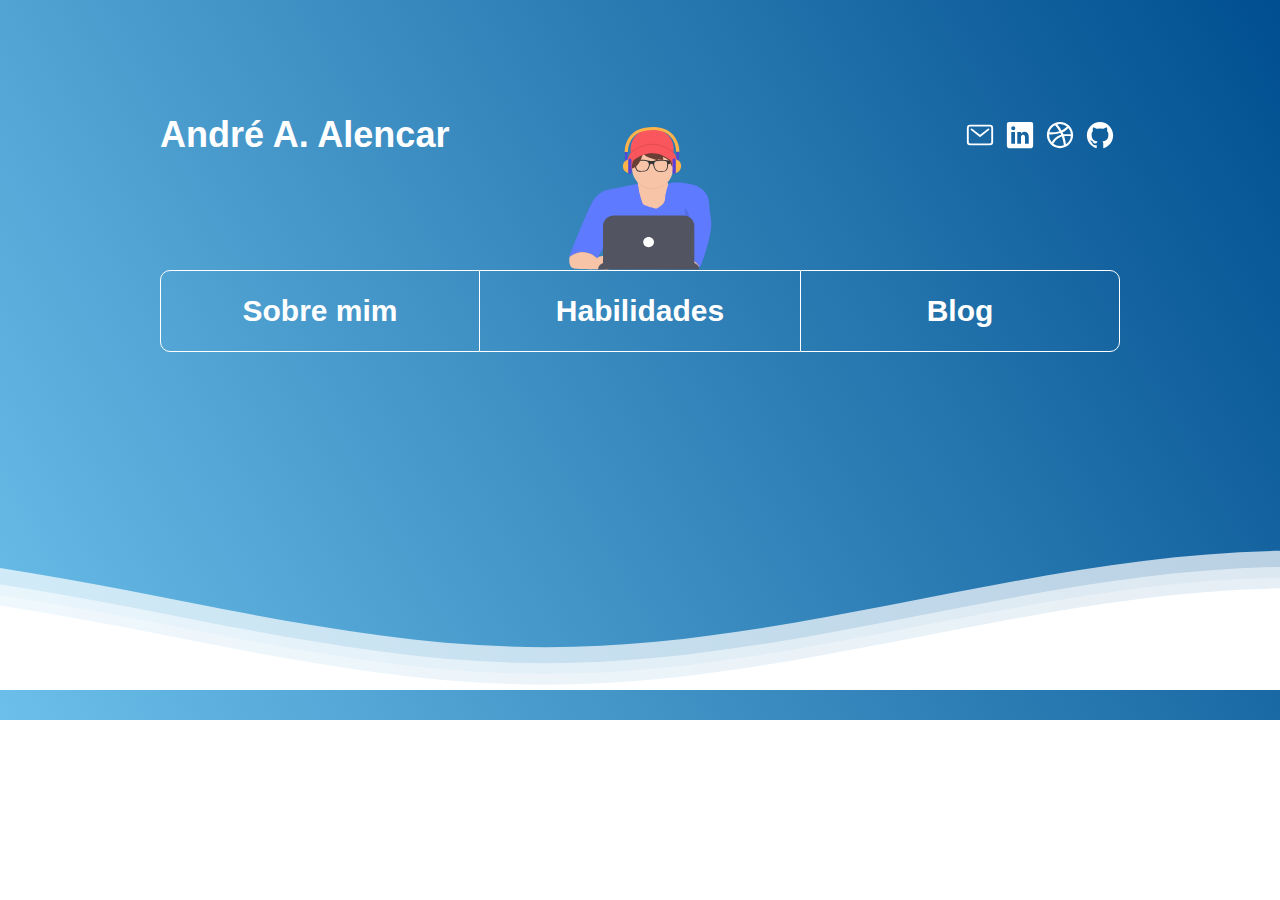
==== commit 5073e794: "update 03/04/2021-16:41" ====
--- a/index.html
+++ b/index.html
@@ -82,7 +82,7 @@
             <div class="botoes_principais" id="botao_centro">
                 <a href="">
                 <div class="botoes_titulos">
-                    <h2>Abilidades</h2>
+                    <h2>Habilidades</h2>
                 </div>
             </a>
             </div>
--- a/css/style.css
+++ b/css/style.css
@@ -9,7 +9,7 @@
 
 body {
 
-    background: linear-gradient(60deg, rgba(54,209,220,1) 0%, rgba(91,134,229,1) 100%);
+    background: linear-gradient(60deg, rgba(114,198,239,1) 0%, rgba(0,78,143,1) 100%);
 
     display: grid;
     grid-template-columns: 1fr;
@@ -48,7 +48,7 @@
 
 header h1 {
     font-size: 36px;
-    color: #2F2E41;
+    color: #FFFFFF;
 }
 
 .nome {
@@ -79,21 +79,21 @@
 }
 
 .ionicon {
-    color: #E35B5B;
-    fill: #E35B5B;
+    color: #FFFFFF;
+    fill: #FFFFFF;
 }
 
 #email :hover {
-    color: #CD3C30;
+    color: #2F2E41;
 }
 #linkedin :hover {
-    fill: #0A66C2;
+    fill: #2F2E41;
 }
 #dribble :hover {
-    fill: #F082AC;
+    fill: #2F2E41;
 }
 #github :hover {
-    fill: #2D333B;
+    fill: #2F2E41;
 }
 
  /*main*/ 
@@ -108,7 +108,7 @@
 }
 
 .botoes_principais {
-    border: #2F2E41 solid 1px;
+    border: #FFFFFF solid 1px;
     height: 80px;
 
     /*grid*/
@@ -127,7 +127,7 @@
    margin: auto;
 
    /*cores da letras dos botões*/
-   color: #2F2E41;
+   color: #FFFFFF;
 
    /*grid*/
    display: grid;
@@ -146,7 +146,7 @@
 }
 
 #botao_esquerda :hover {
-    background-color: #2F2E41;
+    background-color: #FFFFFF;
     border-radius: 10px 0 0 10px;
 
 }
@@ -156,7 +156,7 @@
 }
 
 #botao_direita :hover {
-    background-color: #2F2E41;
+    background-color: #FFFFFF;
     border-radius: 0 10px 10px 0;  
 }
 
@@ -166,9 +166,8 @@
 }
 
 .botoes_principais :hover {
-    background-color: #2F2E41;
-    color: #FFA12F;
-    fill: #FFA12F;
+    background-color: #FFFFFF;
+    color: #2F2E41;
 }
 
 
@@ -241,9 +240,9 @@
 
 footer {
     grid-area: f;
-
-    background-color: #FFFFFF;
-}
-
-
-
+    background-color: #FFFFFF;
+}
+
+
+
+
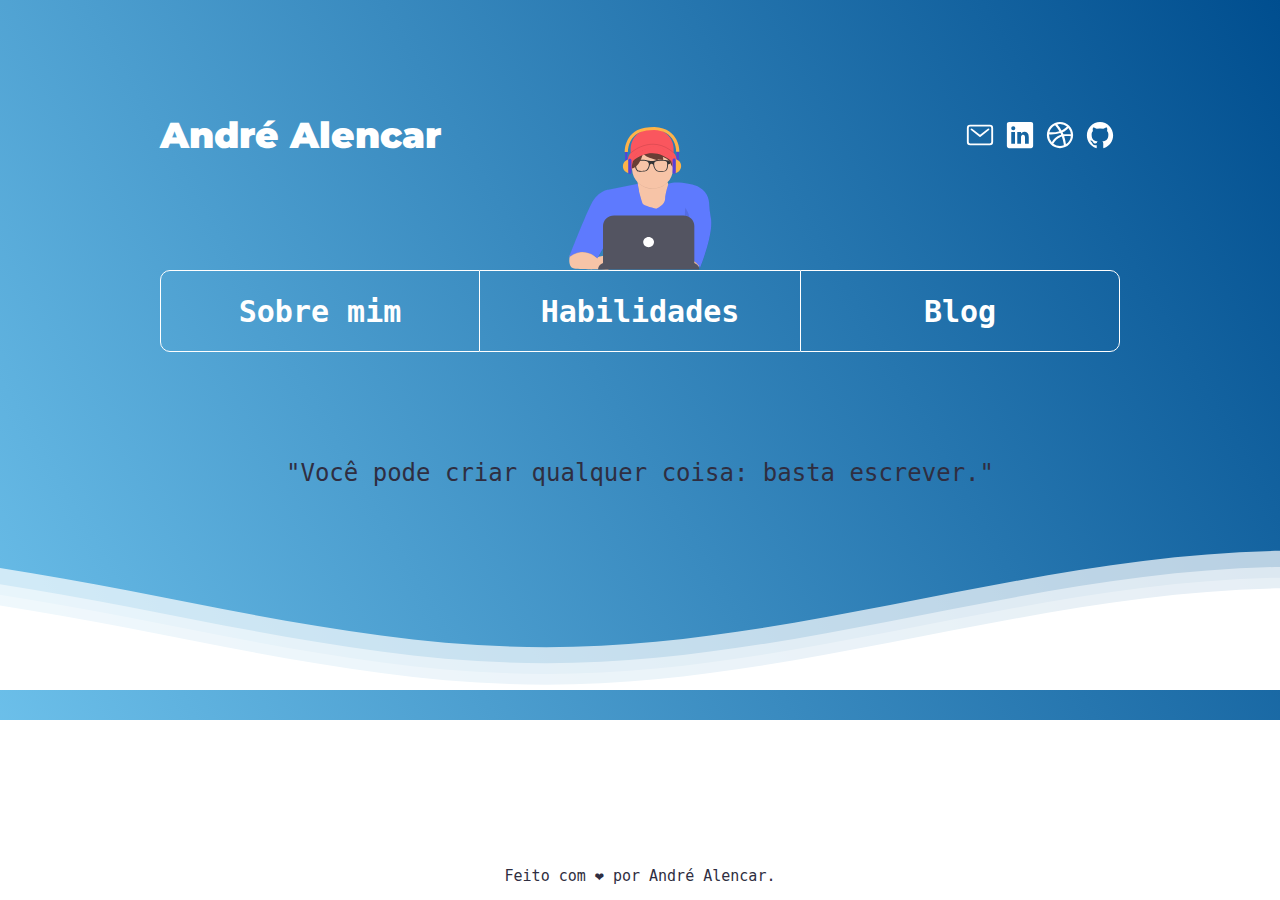
==== commit 65162b50: "update 03/04/2021-21h57." ====
--- a/index.html
+++ b/index.html
@@ -4,14 +4,15 @@
     <meta charset="UTF-8">
     <meta http-equiv="X-UA-Compatible" content="IE=edge">
     <meta name="viewport" content="width=device-width, initial-scale=1.0">
-    <link rel="stylesheet" href="./css/style.css">
+    <link rel="stylesheet" href="./assets/css/style.css">
+    <link rel="icon" href="./assets/img/dev.png">
     <title>André Alencar</title>
 </head>
 <body>
     <div class="container">
         <header>
             <div class="nome">
-                <h1>André A. Alencar</h1>
+                <h1>André Alencar</h1>
             </div>
             <div class="imagem_index">
                 <svg class="dev" width="143" height="143" viewBox="0 0 143 143" fill="none" xmlns="http://www.w3.org/2000/svg">
@@ -50,7 +51,7 @@
             </div>
             <div class="social">
                 <div class="social_icon" id="email">
-                    <a href="https://www.google.com">
+                    <a href="mailto: aaugusto310@gmail.com">
                         <svg xmlns='http://www.w3.org/2000/svg' class="ionicon" viewBox='0 0 512 512'><title>Email</title><rect x='48' y='96' width='416' height='320' rx='40' ry='40' fill='none' stroke='currentColor' stroke-linecap='round' stroke-linejoin='round' stroke-width='32'/><path fill='none' stroke='currentColor' stroke-linecap='round' stroke-linejoin='round' stroke-width='32' d='M112 160l144 112 144-112'/></svg>
                     </a>
                 </div>
@@ -93,6 +94,9 @@
                 </div>
             </a>
             </div>
+            <div class="texto">
+                <p>"Você pode criar qualquer coisa: basta escrever."</p>
+            </div>
         </main>
     </div>
     <div class="wave_container">
@@ -109,7 +113,7 @@
           </svg>
     </div>
    <footer>
-
+        <p>Feito com ❤ por André Alencar.</p>
    </footer>
 </body>
 </html>--- a/assets/css/style.css
+++ b/assets/css/style.css
@@ -0,0 +1,284 @@
+@import url('https://fonts.googleapis.com/css2?family=Lato:wght@400;700&family=Lora:wght@400;700&family=Montserrat:wght@700;900&display=swap');
+
+html, body {
+    margin:0;
+    padding:0;
+    box-sizing: border-box;
+    font-family:Arial, Helvetica, sans-serif;
+  }
+
+body {
+
+    background: linear-gradient(60deg, rgba(114,198,239,1) 0%, rgba(0,78,143,1) 100%);
+
+    display: grid;
+    grid-template-columns: 1fr;
+    grid-template-rows: 60vh 20vh 20vh;
+
+    grid-template-areas: "c"
+                         "w"
+                         "f";
+}
+
+/*fonts*/
+h1{
+  font-family: 'Montserrat';
+  font-weight: 900;
+}
+h2 {
+  font-family: monospace;
+  font-weight: 700;
+}
+p {
+  color: #2F2E41;
+  font-family: monospace;
+  font-size: 24px;
+  font-weight: 400;
+}
+
+.container {
+    grid-area: c;
+
+    width: 75vw;
+    height: 60vh;
+    margin: auto;
+
+    /*grid*/
+    display: grid;
+    grid-template-columns: 1fr 1fr 1fr;
+    grid-template-rows: 30vh 30vh;
+
+    grid-template-areas: "h h h"
+                         "m m m";
+  }
+
+ /*header*/ 
+
+header {
+    grid-area: h;
+
+    /*grid*/
+    display: grid;
+    grid-template-columns: 1fr 1fr 1fr;
+}
+
+header h1 {
+    font-size: 36px;
+    color: #FFFFFF;
+}
+
+.nome {
+    align-self: center;
+}
+
+.imagem_index {
+    display: flex;
+    justify-self:center;
+    align-self:end;
+}
+
+.dev {
+    align-self: end;
+}
+
+.social {
+    display: flex;
+    justify-self: end;
+    align-self: center;
+}
+
+.social_icon {
+    align-self: flex-end;
+    margin: 5px;
+    width: 30px;
+    height: 30px;
+}
+
+.ionicon {
+    color: #FFFFFF;
+    fill: #FFFFFF;
+}
+
+#email :hover {
+    color: #2F2E41;
+}
+#linkedin :hover {
+    fill: #2F2E41;
+}
+#dribble :hover {
+    fill: #2F2E41;
+}
+#github :hover {
+    fill: #2F2E41;
+}
+
+ /*main*/ 
+
+main {
+    grid-area: m;
+
+    /*grid*/
+    display: grid;
+    grid-template-columns: 1fr 1fr 1fr;
+    grid-template-rows: 50% 50%;
+}
+
+.botoes_principais {
+    border: #FFFFFF solid 1px;
+    height: 80px;
+
+    /*grid*/
+    display: grid;
+    grid-template-columns: 1fr;
+    grid-template-rows: 100%;
+}
+
+main div a {
+    text-decoration: none;
+}
+
+.botoes_titulos {
+   align-self: center;
+   height:100%;
+   margin: auto;
+
+   /*cores da letras dos botões*/
+   color: #FFFFFF;
+
+   /*grid*/
+   display: grid;
+   grid-template-columns: 1fr;
+   grid-template-rows: 100%;
+}
+
+main div div h2 {
+    font-size: 30px;
+    justify-self: center;
+    align-self:center;
+}
+
+#botao_esquerda {
+    border-radius: 10px 0 0 10px;  
+}
+
+#botao_esquerda :hover {
+    background-color: #FFFFFF;
+    border-radius: 10px 0 0 10px;
+
+}
+
+#botao_direita {
+    border-radius: 0 10px 10px 0;
+}
+
+#botao_direita :hover {
+    background-color: #FFFFFF;
+    border-radius: 0 10px 10px 0;  
+}
+
+#botao_centro {
+    border-left: none;
+    border-right: none;
+}
+
+.botoes_principais :hover {
+    background-color: #FFFFFF;
+    color: #2F2E41;
+}
+
+.texto{
+  grid-column-start: 1 ;
+  grid-column-end: 4;
+
+  justify-self: center;
+  align-self:center;
+}
+
+
+/*wave*/
+.wave_container {
+    grid-area: w;
+}
+
+.waves {
+    position:relative;
+    width: 100%;
+    height:100%;
+    margin-bottom:-7px; /*Fix for safari gap*/
+    min-height:100px;
+    max-height:150px;
+  }
+  
+  .content {
+    position:relative;
+    height:20vh;
+    text-align:center;
+    background-color: white;
+  }
+  
+  /* Animation */
+  
+  .parallax > use {
+    animation: move-forever 25s cubic-bezier(.55,.5,.45,.5)     infinite;
+  }
+  .parallax > use:nth-child(1) {
+    animation-delay: -2s;
+    animation-duration: 7s;
+  }
+  .parallax > use:nth-child(2) {
+    animation-delay: -3s;
+    animation-duration: 10s;
+  }
+  .parallax > use:nth-child(3) {
+    animation-delay: -4s;
+    animation-duration: 13s;
+  }
+  .parallax > use:nth-child(4) {
+    animation-delay: -5s;
+    animation-duration: 20s;
+  }
+  @keyframes move-forever {
+    0% {
+     transform: translate3d(-90px,0,0);
+    }
+    100% { 
+      transform: translate3d(85px,0,0);
+    }
+  }
+  /*Shrinking for mobile*/
+  @media (max-width: 768px) {
+    .waves {
+      height:40px;
+      min-height:40px;
+    }
+    .content {
+      height:30vh;
+    }
+    h1 {
+      font-size:24px;
+    }
+  }
+
+
+ /*footer*/ 
+
+footer {
+    grid-area: f;
+    background-color: #FFFFFF;
+
+    display: grid;
+    grid-template-columns: 1fr;
+    grid-template-rows: 100%;
+}
+
+footer p {
+  justify-self: center;
+  align-self: flex-end;
+
+  font-size: 15px;
+
+}
+
+
+
+
